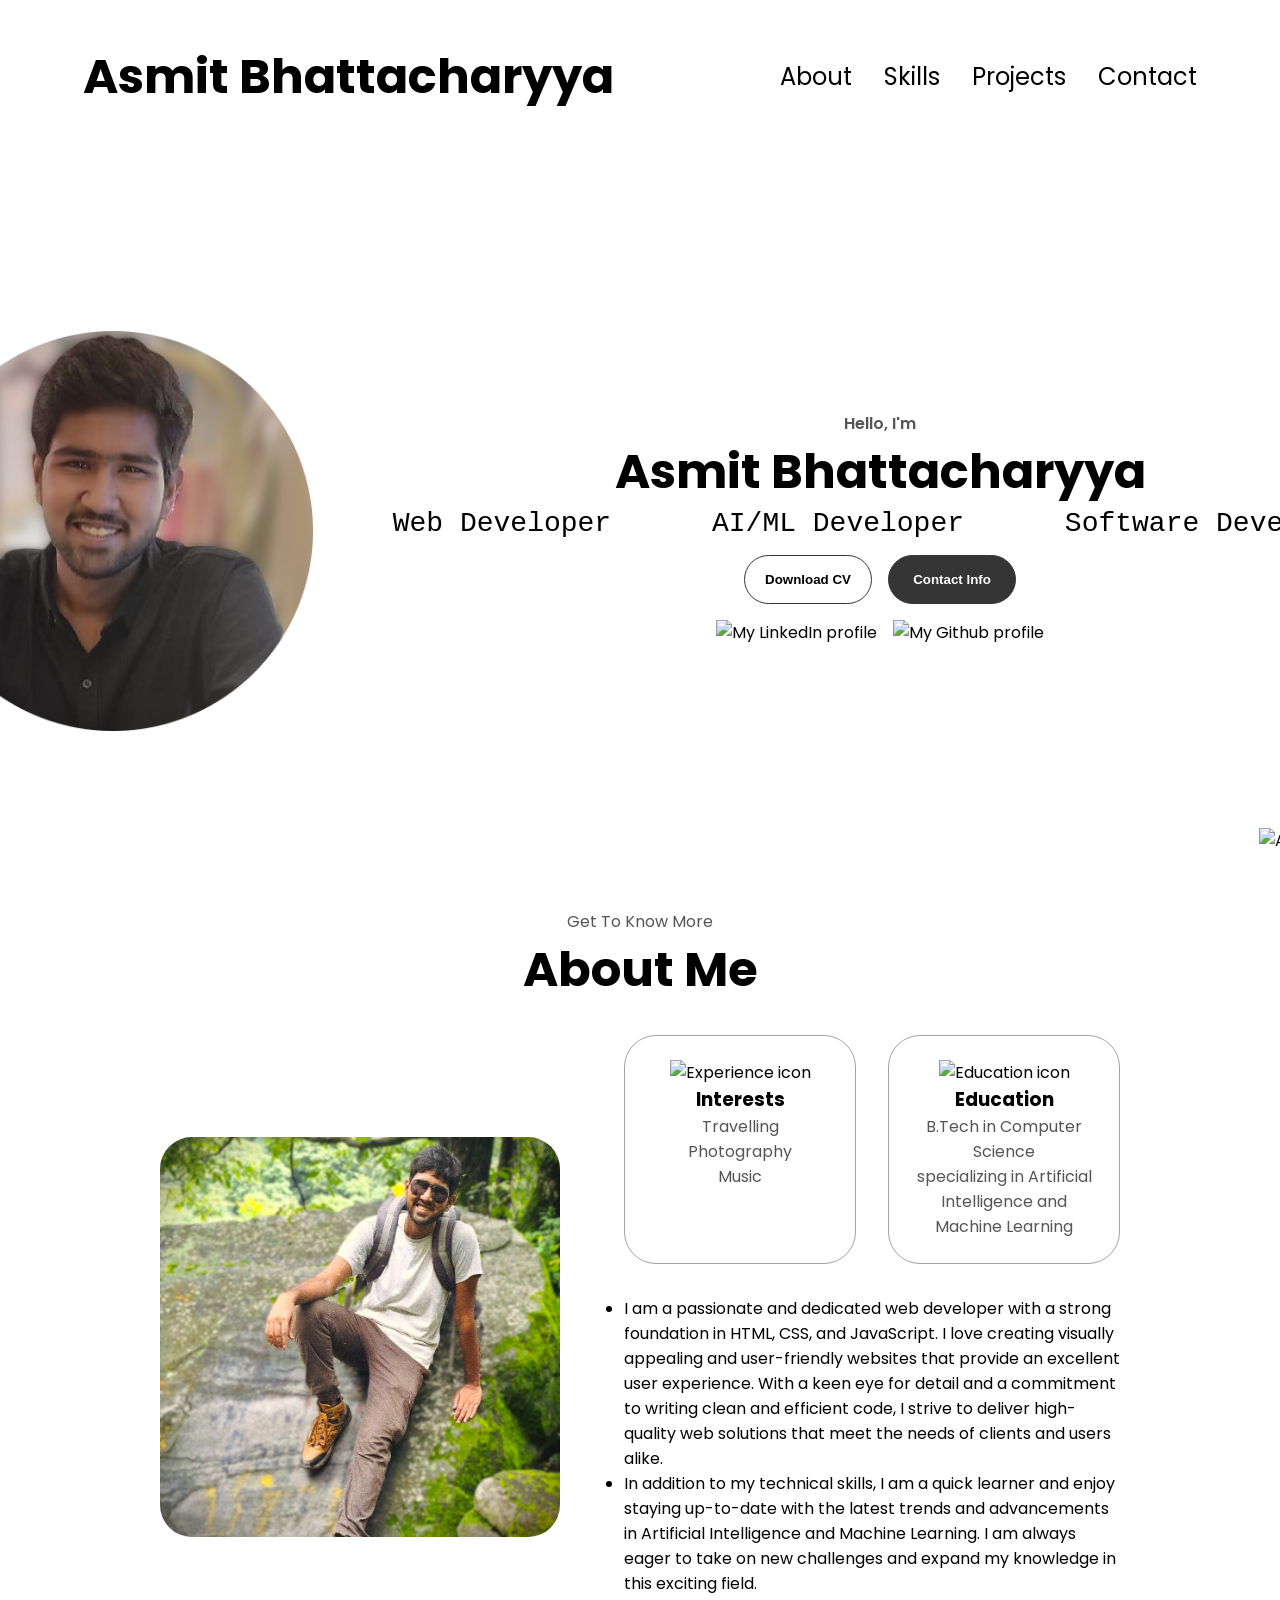
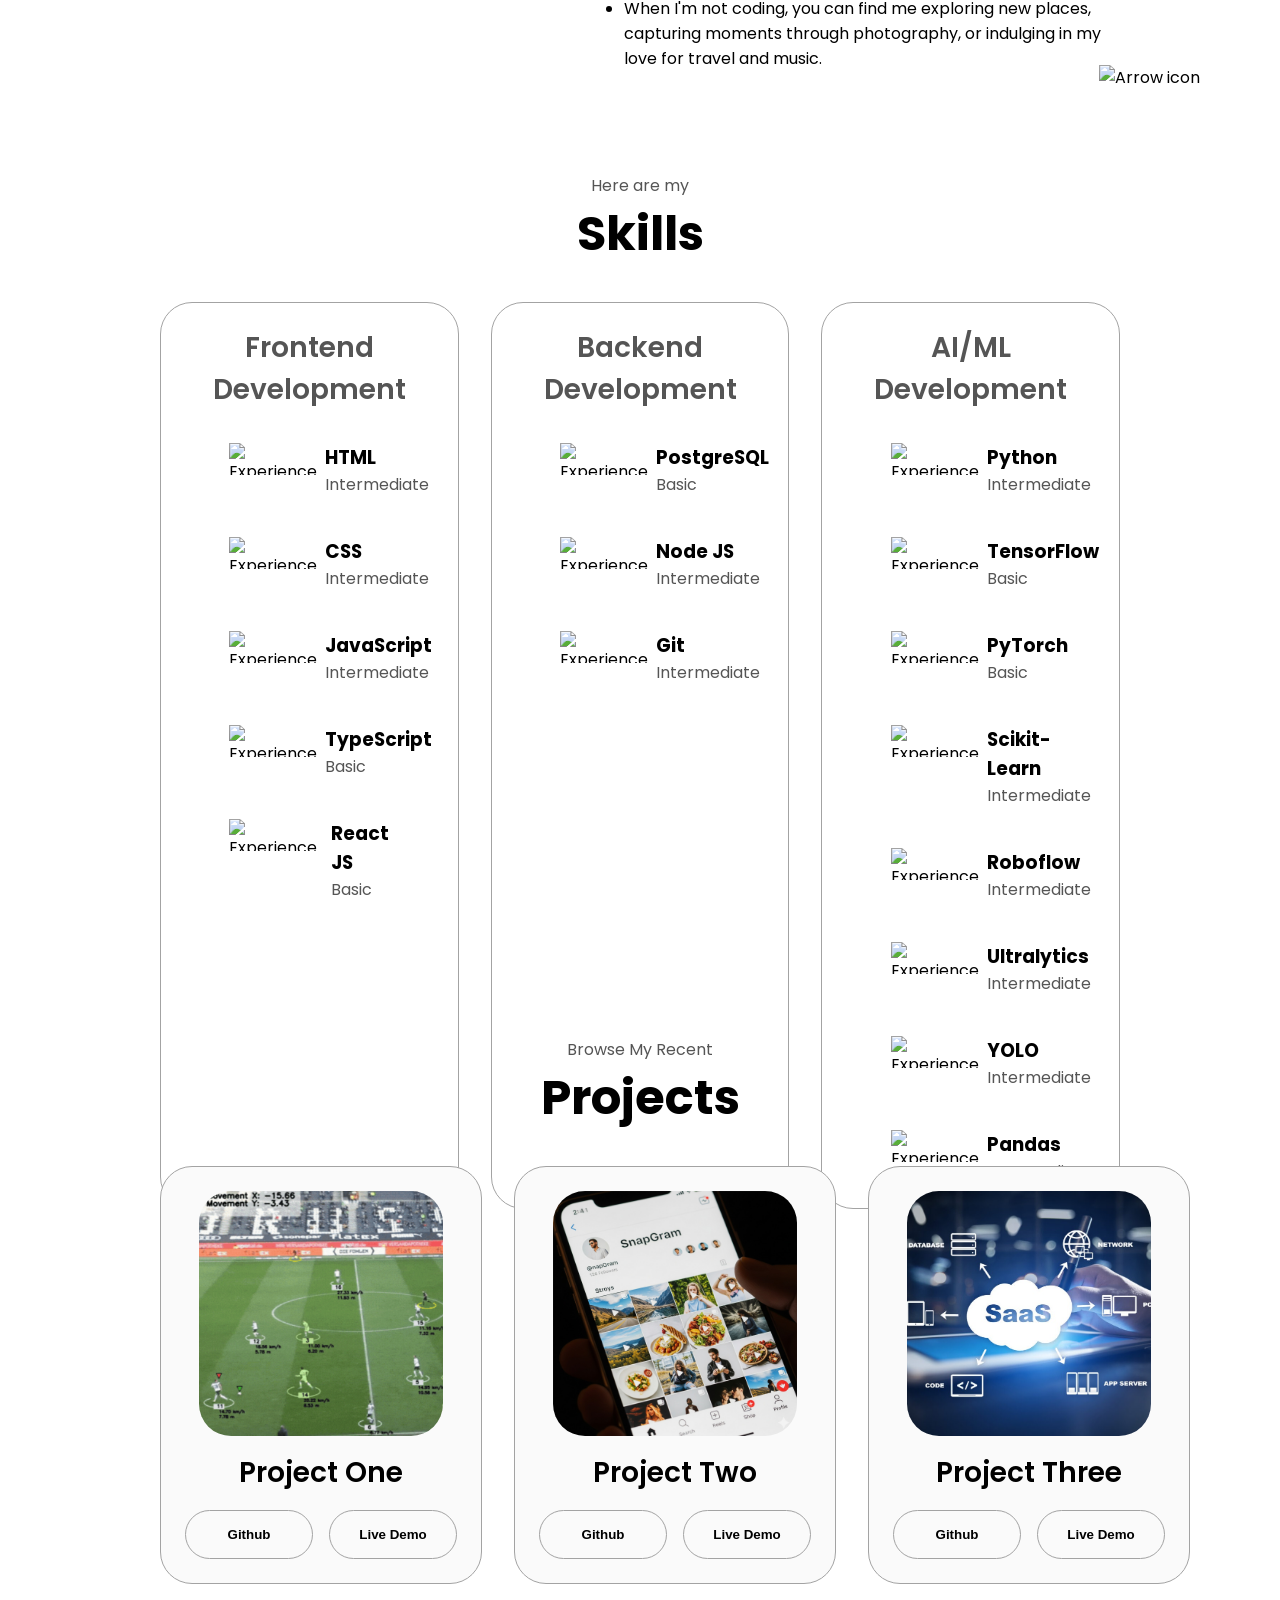
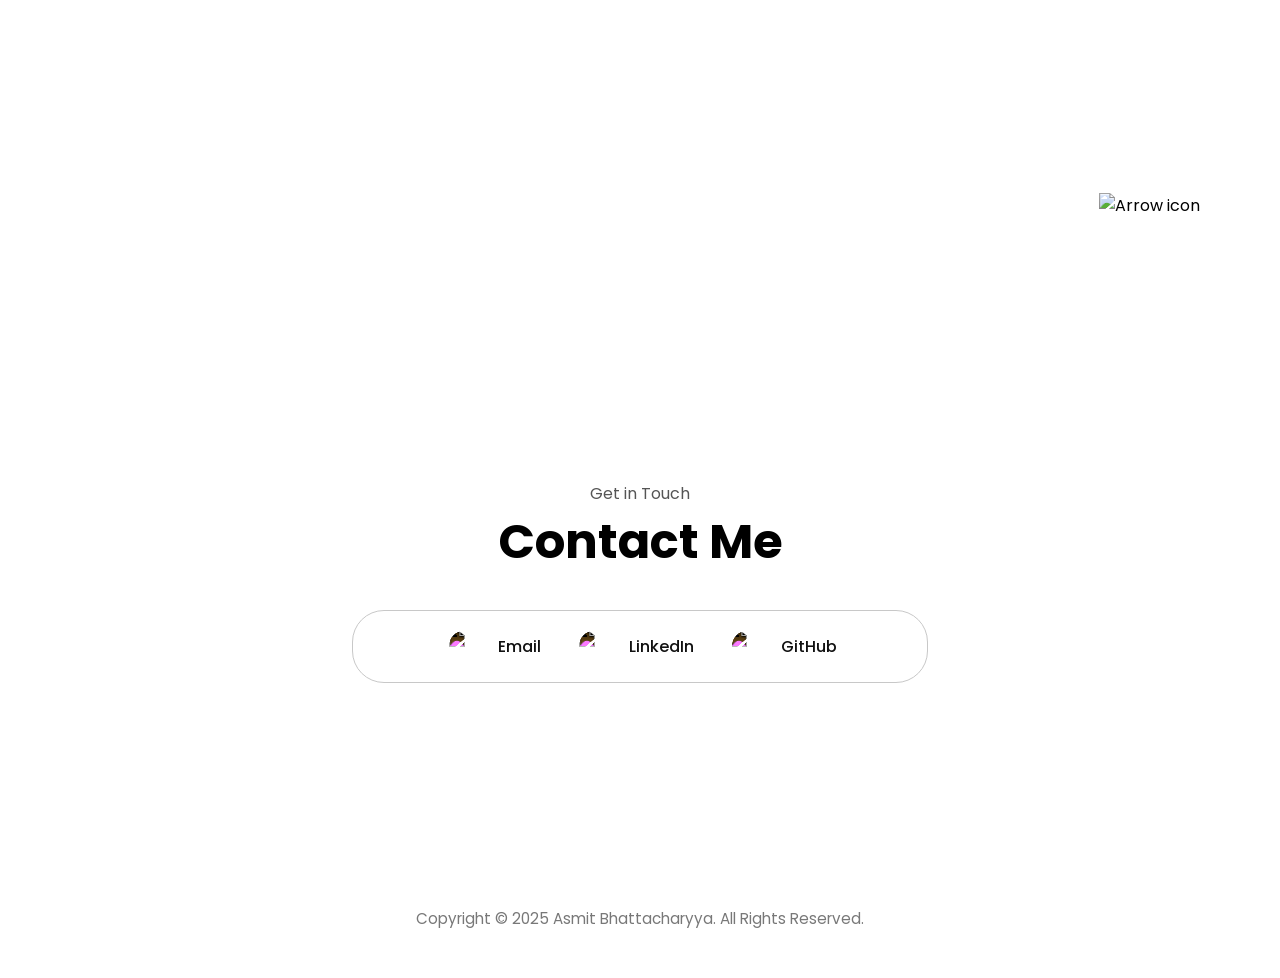
==== index.html @ 8bbc42a2 "Add files via upload" ====
<!DOCTYPE html>
<html lang="en">
  <head>
    <meta charset="UTF-8" />
    <meta http-equiv="X-UA-Compatible" content="IE=edge" />
    <meta name="viewport" content="width=device-width, initial-scale=1.0" />
    <title>My Portfolio</title>
    <link rel="stylesheet" href="style.css" />
    <link rel="stylesheet" href="mediaqueries.css" />
  </head>
  <body>
    <nav id="desktop-nav">
      <div class="logo"><h2>Asmit Bhattacharyya</h2></div>
      <div>
        <ul class="nav-links">
          <li><a href="#about">About</a></li>
          <li><a href="#skills">Skills</a></li>
          <li><a href="#projects">Projects</a></li>
          <li><a href="#contact">Contact</a></li>
        </ul>
      </div>
    </nav>
    <nav id="hamburger-nav">
      <div class="logo"><h2>Asmit Bhattacharyya</h2></div>
      <div class="hamburger-menu">
        <div class="hamburger-icon" onclick="toggleMenu()">
          <span></span>
          <span></span>
          <span></span>
        </div>
        <div class="menu-links">
          <li><a href="#about" onclick="toggleMenu()">About</a></li>
          <li><a href="#skills" onclick="toggleMenu()">Skills</a></li>
          <li><a href="#projects" onclick="toggleMenu()">Projects</a></li>
          <li><a href="#contact" onclick="toggleMenu()">Contact</a></li>
        </div>
      </div>
    </nav>
    <section id="profile">
      <div class="section__pic-container">
        <img src="./assets/profile-pic.png" alt="Asmit Bhattacharyya profile picture" />
      </div>
      <div class="section__text">
        <p class="section__text__p1">Hello, I'm</p>
        <h1 class="title">Asmit Bhattacharyya</h1>
        <pre class="section__text__p2">Web Developer      AI/ML Developer      Software Developer</pre>
        <div class="btn-container">
          <button
            class="btn btn-color-2"
            onclick="window.open('./assets/My-CV.pdf')"
          >
            Download CV
          </button>
          <button class="btn btn-color-1" onclick="location.href='./#contact'">
            Contact Info
          </button>
        </div>
        <div id="socials-container">
          <img
            src="./assets/linkedin.png"
            alt="My LinkedIn profile"
            class="icon"
            onclick=location.href='https://linkedin.com/in/asmit-bhattacharyya'
          />
          <img
            src="./assets/github.png"
            alt="My Github profile"
            class="icon"
            onclick=location.href='https://github.com/Asmit-123'
          />
        </div>
      </div>
    </section>
    <section id="about">
      <p class="section__text__p1">Get To Know More</p>
      <h1 class="title">About Me</h1>
      <div class="section-container">
        <div class="section__pic-container">
          <img
            src="./assets/about-pic.jpg"
            alt="Profile picture"
            class="about-pic"
          />
        </div>
        <div class="about-details-container">
          <div class="about-containers">
            <div class="details-container">
              <img
                src="./assets/experience.png"
                alt="Experience icon"
                class="icon"
              />
              <h3>Interests</h3>
              <p>Travelling<br>Photography<br>Music</p>
            </div>
            <div class="details-container">
              <img
                src="./assets/education.png"
                alt="Education icon"
                class="icon"
              />
              <h3>Education</h3>
              <p>B.Tech in Computer Science<br>specializing in Artificial Intelligence and Machine Learning</p>
            </div>
          </div>
          <div class="text-container">
            <p>
              <ul type="disc">
              <li>I am a passionate and dedicated web developer with a strong foundation in HTML,
              CSS, and JavaScript. I love creating visually appealing and user-friendly 
              websites that provide an excellent user experience. With a keen eye for detail 
              and a commitment to writing clean and efficient code, I strive to deliver 
              high-quality web solutions that meet the needs of clients and users alike.</li>
              <li>In addition to my technical skills, I am a quick learner and
              enjoy staying up-to-date with the latest trends and advancements in Artificial
              Intelligence and Machine Learning. I am always eager to take on new challenges
              and expand my knowledge in this exciting field.</li>
              <li>When I'm not coding, you can find me exploring new places,
              capturing moments through photography, or indulging in my love for travel and 
              music. </li></ul>
            </p>
          </div>
        </div>
      </div>
      <img
        src="./assets/arrow.png"
        alt="Arrow icon"
        class="icon arrow"
        onclick="location.href='./#experience'"
      />
    </section>
    <section id="skills">
      <p class="section__text__p1">Here are my</p>
      <h1 class="title">Skills</h1>
      <div class="experience-details-container">
        <div class="about-containers">
          <div class="details-container">
            <h2 class="experience-sub-title">Frontend Development</h2>
            <div class="article-container">
              <article>
                <img
                  src="./assets/checkmark.png"
                  alt="Experience icon"
                  class="icon"
                />
                <div>
                  <h3>HTML</h3>
                  <p>Intermediate</p>
                </div>
              </article>
              <article>
                <img
                  src="./assets/checkmark.png"
                  alt="Experience icon"
                  class="icon"
                />
                <div>
                  <h3>CSS</h3>
                  <p>Intermediate</p>
                </div>
              </article>
              <article>
                <img
                  src="./assets/checkmark.png"
                  alt="Experience icon"
                  class="icon"
                />
                <div>
                  <h3>JavaScript</h3>
                  <p>Intermediate</p>
                </div>
              </article>
              <article>
                <img
                  src="./assets/checkmark.png"
                  alt="Experience icon"
                  class="icon"
                />
                <div>
                  <h3>TypeScript</h3>
                  <p>Basic</p>
                </div>
              </article>
              <article>
                <img
                  src="./assets/checkmark.png"
                  alt="Experience icon"
                  class="icon"
                />
                <div>
                  <h3>React JS</h3>
                  <p>Basic</p>
                </div>
              </article>

            </div>
          </div>
          <div class="details-container">
            <h2 class="experience-sub-title">Backend Development</h2>
            <div class="article-container">
              <article>
                <img
                  src="./assets/checkmark.png"
                  alt="Experience icon"
                  class="icon"
                />
                <div>
                  <h3>PostgreSQL</h3>
                  <p>Basic</p>
                </div>
              </article>
              <article>
                <img
                  src="./assets/checkmark.png"
                  alt="Experience icon"
                  class="icon"
                />
                <div>
                  <h3>Node JS</h3>
                  <p>Intermediate</p>
                </div>
              </article>
              <article>
                <img
                  src="./assets/checkmark.png"
                  alt="Experience icon"
                  class="icon"
                />
                <div>
                  <h3>Git</h3>
                  <p>Intermediate</p>
                </div>
              </article>
            </div>
          </div>
          <div class="details-container">
            <h2 class="experience-sub-title">AI/ML Development</h2>
            <div class="article-container">
              <article>
                <img
                  src="./assets/checkmark.png"
                  alt="Experience icon"
                  class="icon"
                />
                <div>
                  <h3>Python</h3>
                  <p>Intermediate</p>
                </div>
              </article>
              <article>
                <img
                  src="./assets/checkmark.png"
                  alt="Experience icon"
                  class="icon"
                />
                <div>
                  <h3>TensorFlow</h3>
                  <p>Basic</p>
                </div>
              </article>
              <article>
                <img
                  src="./assets/checkmark.png"
                  alt="Experience icon"
                  class="icon"
                />
                <div>
                  <h3>PyTorch</h3>
                  <p>Basic</p>
                </div>
              </article>
              <article>
                <img
                  src="./assets/checkmark.png"
                  alt="Experience icon"
                  class="icon"
                />
                <div>
                  <h3>Scikit-Learn</h3>
                  <p>Intermediate</p>
                </div>
              </article>
              <article>
                <img
                  src="./assets/checkmark.png"
                  alt="Experience icon"
                  class="icon"
                />
                <div>
                  <h3>Roboflow</h3>
                  <p>Intermediate</p>
                </div>
              </article>
              <article>
                <img
                  src="./assets/checkmark.png"
                  alt="Experience icon"
                  class="icon"
                />
                <div>
                  <h3>Ultralytics</h3>
                  <p>Intermediate</p>
                </div>
              </article>
              <article>
                <img
                  src="./assets/checkmark.png"
                  alt="Experience icon"
                  class="icon"
                />
                <div>
                  <h3>YOLO</h3>
                  <p>Intermediate</p>
                </div>
              </article>
              <article>
                <img
                  src="./assets/checkmark.png"
                  alt="Experience icon"
                  class="icon"
                />
                <div>
                  <h3>Pandas</h3>
                  <p>Intermediate</p>
                </div>
              </article>
            </div>
          </div>  
        </div>
      </div>
      <img
        src="./assets/arrow.png"
        alt="Arrow icon"
        class="icon arrow"
        onclick="location.href='./#projects'"
      />
    </section>
    <section id="projects">
      <p class="section__text__p1">Browse My Recent</p>
      <h1 class="title">Projects</h1>
      <div class="experience-details-container">
        <div class="about-containers">
          <div class="details-container color-container">
            <div class="article-container">
              <img
                src="./assets/project-1.png"
                alt="Project 1"
                class="project-img"
              />
            </div>
            <h2 class="experience-sub-title project-title">Project One</h2>
            <div class="btn-container">
              <button
                class="btn btn-color-2 project-btn"
                onclick="location.href='https://github.com/Asmit-123/Football-Match-Analysis.git'"
              >
                Github
              </button>
              <button
                class="btn btn-color-2 project-btn"
                onclick="location.href='https://github.com/Asmit-123/Football-Match-Analysis.git'"
              >
                Live Demo
              </button>
            </div>
          </div>
          <div class="details-container color-container">
            <div class="article-container">
              <img
                src="./assets/project-2.jpg"
                alt="Project 2"
                class="project-img"
              />
            </div>
            <h2 class="experience-sub-title project-title">Project Two</h2>
            <div class="btn-container">
              <button
                class="btn btn-color-2 project-btn"
                onclick="location.href='https://github.com/Asmit-123/SnapGram.git'"
              >
                Github
              </button>
              <button
                class="btn btn-color-2 project-btn"
                onclick="location.href='https://github.com/Asmit-123/SnapGram.git'"
              >
                Live Demo
              </button>
            </div>
          </div>
          <div class="details-container color-container">
            <div class="article-container">
              <img
                src="./assets/project-3.jpg"
                alt="Project 3"
                class="project-img"
              />
            </div>
            <h2 class="experience-sub-title project-title">Project Three</h2>
            <div class="btn-container">
              <button
                class="btn btn-color-2 project-btn"
                onclick="location.href='https://github.com/Asmit-123/Saas-Reusable-Foundation.git'"
              >
                Github
              </button>
              <button
                class="btn btn-color-2 project-btn"
                onclick="location.href='https://github.com/Asmit-123/Saas-Reusable-Foundation.git'"
              >
                Live Demo
              </button>
            </div>
          </div>
        </div>
      </div>
      <img
        src="./assets/arrow.png"
        alt="Arrow icon"
        class="icon arrow"
        onclick="location.href='./#contact'"
      />
    </section>
    <section id="contact">
      <p class="section__text__p1">Get in Touch</p>
      <h1 class="title">Contact Me</h1>
      <div class="contact-info-upper-container">
        <div class="contact-info-container">
          <img
            src="./assets/email.png"
            alt="Email icon"
            class="icon contact-icon email-icon"
          />
          <p><a href="mailto:asmitbhattacharyya12@gmail.com">Email</a></p>
        </div>
        <div class="contact-info-container">
          <img
            src="./assets/linkedin.png"
            alt="LinkedIn icon"
            class="icon contact-icon"
          />
          <p><a href="https://www.linkedin.com/in/asmit-bhattacharyya">LinkedIn</a></p>
        </div>
        <div class="contact-info-container">
          <img
            src="./assets/github.png"
            alt="GitHub icon"
            class="icon contact-icon"
          />
          <p><a href="https://github.com/Asmit-123">GitHub</a>
      </div>
      
    </section>
    <footer>
      <p>Copyright &#169; 2025 Asmit Bhattacharyya. All Rights Reserved.</p>
    </footer>
    <script src="script.js"></script>
  </body>
</html>
---- style.css ----
/* GENERAL */

@import url("https://fonts.googleapis.com/css2?family=Poppins:wght@300;400;500;600&display=swap");

* {
  margin: 0;
  padding: 0;
}

body {
  font-family: "Poppins", sans-serif;
}

html {
  scroll-behavior: smooth;
}

p {
  color: rgb(85, 85, 85);
}

/* TRANSITION */

a,
.btn {
  transition: all 300ms ease;
}

/* DESKTOP NAV */

nav,
.nav-links {
  display: flex;
}

nav {
  justify-content: space-around;
  align-items: center;
  height: 17vh;
}

.nav-links {
  gap: 2rem;
  list-style: none;
  font-size: 1.5rem;
}

a {
  color: black;
  text-decoration: none;
  text-decoration-color: white;
}

a:hover {
  color: grey;
  text-decoration: underline;
  text-underline-offset: 1rem;
  text-decoration-color: rgb(181, 181, 181);
}

.logo {
  font-size: 2rem;
}

.logo:hover {
  cursor: default;
}

/* HAMBURGER MENU */

#hamburger-nav {
  display: none;
}

.hamburger-menu {
  position: relative;
  display: inline-block;
}

.hamburger-icon {
  display: flex;
  flex-direction: column;
  justify-content: space-between;
  height: 24px;
  width: 30px;
  cursor: pointer;
}

.hamburger-icon span {
  width: 100%;
  height: 2px;
  background-color: black;
  transition: all 0.3 ease-in-out;
}

.menu-links {
  position: absolute;
  top: 100%;
  right: 0;
  background-color: white;
  width: fit-content;
  max-height: 0;
  overflow: hidden;
  transition: all 0.3 ease-in-out;
}

.menu-links a {
  display: block;
  padding: 10px;
  text-align: center;
  font-size: 1.5rem;
  color: black;
  text-decoration: none;
  transition: all 0.3 ease-in-out;
}

.menu-links li {
  list-style: none;
}

.menu-links.open {
  max-height: 300px;
}

.hamburger-icon.open span:first-child {
  transform: rotate(45deg) translate(10px, 5px);
}

.hamburger-icon.open span:nth-child(2) {
  opacity: 0;
}

.hamburger-icon.open span:last-child {
  transform: rotate(-45deg) translate(10px, -5px);
}

.hamburger-icon span:first-child {
  transform: none;
}

.hamburger-icon span:first-child {
  opacity: 1;
}

.hamburger-icon span:first-child {
  transform: none;
}

/* SECTIONS */

section {
  padding-top: 4vh;
  height: 96vh;
  margin: 0 10rem;
  box-sizing: border-box;
  min-height: fit-content;
}

.section-container {
  display: flex;
}

/* PROFILE SECTION */

#profile {
  display: flex;
  justify-content: center;
  gap: 5rem;
  height: 80vh;
}

.section__pic-container {
  display: flex;
  height: 400px;
  width: 400px;
  margin: auto 0;
}

.section__text {
  align-self: center;
  text-align: center;
}

.section__text p {
  font-weight: 600;
}

.section__text__p1 {
  text-align: center;
}

.section__text__p2 {
  font-size: 1.75rem;
  margin-bottom: 1rem;
}

.title {
  font-size: 3rem;
  text-align: center;
}

#socials-container {
  display: flex;
  justify-content: center;
  margin-top: 1rem;
  gap: 1rem;
}

/* ICONS */

.icon {
  cursor: pointer;
  height: 2rem;
}

/* BUTTONS */

.btn-container {
  display: flex;
  justify-content: center;
  gap: 1rem;
}

.btn {
  font-weight: 600;
  transition: all 300ms ease;
  padding: 1rem;
  width: 8rem;
  border-radius: 2rem;
}

.btn-color-1,
.btn-color-2 {
  border: rgb(53, 53, 53) 0.1rem solid;
}

.btn-color-1:hover,
.btn-color-2:hover {
  cursor: pointer;
}

.btn-color-1,
.btn-color-2:hover {
  background: rgb(53, 53, 53);
  color: white;
}

.btn-color-1:hover {
  background: rgb(0, 0, 0);
}

.btn-color-2 {
  background: none;
}

.btn-color-2:hover {
  border: rgb(255, 255, 255) 0.1rem solid;
}

.btn-container {
  gap: 1rem;
}

/* ABOUT SECTION */

#about {
  position: relative;
}

.about-containers {
  gap: 2rem;
  margin-bottom: 2rem;
  margin-top: 2rem;
}

.about-details-container {
  justify-content: center;
  flex-direction: column;
}

.about-containers,
.about-details-container {
  display: flex;
}

.about-pic {
  border-radius: 2rem;
}

.arrow {
  position: absolute;
  right: -5rem;
  bottom: 2.5rem;
}

.details-container {
  padding: 1.5rem;
  flex: 1;
  background: white;
  border-radius: 2rem;
  border: rgb(53, 53, 53) 0.1rem solid;
  border-color: rgb(163, 163, 163);
  text-align: center;
}

.section-container {
  gap: 4rem;
  height: 80%;
}

.section__pic-container {
  height: 400px;
  width: 400px;
  margin: auto 0;
}

/* EXPERIENCE SECTION */

#experience {
  position: relative;
}

.experience-sub-title {
  color: rgb(85, 85, 85);
  font-weight: 600;
  font-size: 1.75rem;
  margin-bottom: 2rem;
}

.experience-details-container {
  display: flex;
  justify-content: center;
  flex-direction: column;
}

.article-container {
  display: flex;
  text-align: initial;
  flex-wrap: wrap;
  flex-direction: row;
  gap: 2.5rem;
  justify-content: space-around;
}

article {
  display: flex;
  width: 10rem;
  justify-content: space-around;
  gap: 0.5rem;
}

article .icon {
  cursor: default;
}

/* PROJECTS SECTION */

#projects {
  position: relative;
}

.color-container {
  border-color: rgb(163, 163, 163);
  background: rgb(250, 250, 250);
}

.project-img {
  border-radius: 2rem;
  width: 90%;
  height: 90%;
}

.project-title {
  margin: 1rem;
  color: black;
}

.project-btn {
  color: black;
  border-color: rgb(163, 163, 163);
}

/* CONTACT */

#contact {
  display: flex;
  justify-content: center;
  flex-direction: column;
  height: 70vh;
}

.contact-info-upper-container {
  display: flex;
  justify-content: center;
  align-items: center;
  gap: 2rem;
  border-radius: 2rem;
  border: 1px solid rgb(200, 200, 200);
  background: #ffffff;
  width: 60%;
  max-width: 900px;
  margin: 2rem auto;
  padding: 0.9rem 1.25rem;
  box-sizing: border-box;
}

.contact-info-container {
  display: inline-flex;
  align-items: center;
  gap: 0.75rem;
  margin: 0;
}

.contact-info-container p {
  font-size: larger;
}

.contact-icon {
  cursor: default;
}

.email-icon {
  height: 2.5rem;
}

/* make small icons appear as black circles with white (inverted) symbol */
.contact-info-container .icon,
.footer-contact-item .icon {
  display: inline-block;
  width: 2rem;
  height: 2rem;
  padding: 0.35rem;
  border-radius: 50%;
  background: #000;
  object-fit: contain;
  filter: invert(1) brightness(1.5);
}

.contact-info-container p,
.contact-info-container a {
  margin: 0;
  color: #111;
  font-size: 1rem;
  font-weight: 500;
}

.contact-info-container a:hover {
  text-decoration: underline;
}

/* FOOTER SECTION */

footer {
  height: auto;
  margin: 0 1rem 2rem;
  padding-bottom: 1rem;
}

footer p {
  text-align: center;
  color: rgb(120, 120, 120);
  margin: 0.75rem 0 0;
  font-size: 0.95rem;
}

/* removed footer-contact (contact moved to the contact section) */
.nav-links-container {
  display: flex;
  justify-content: center;
}
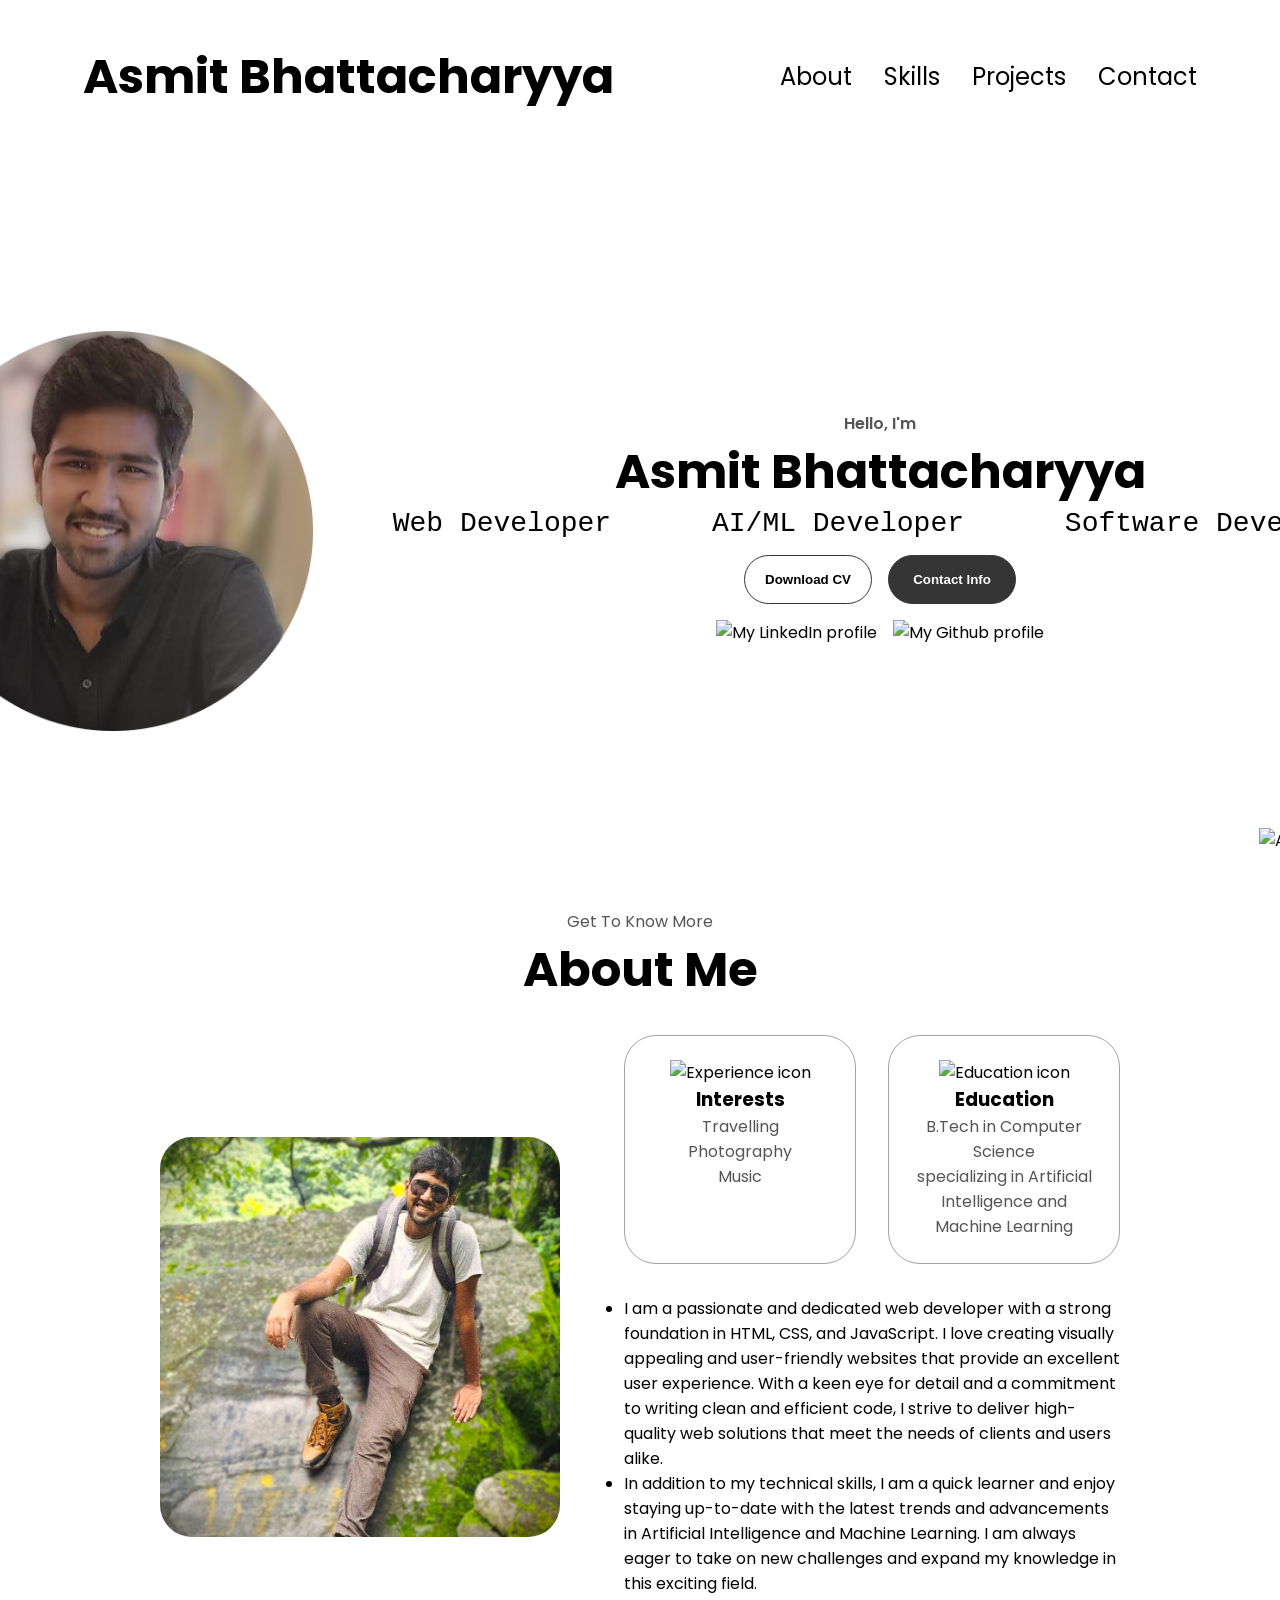
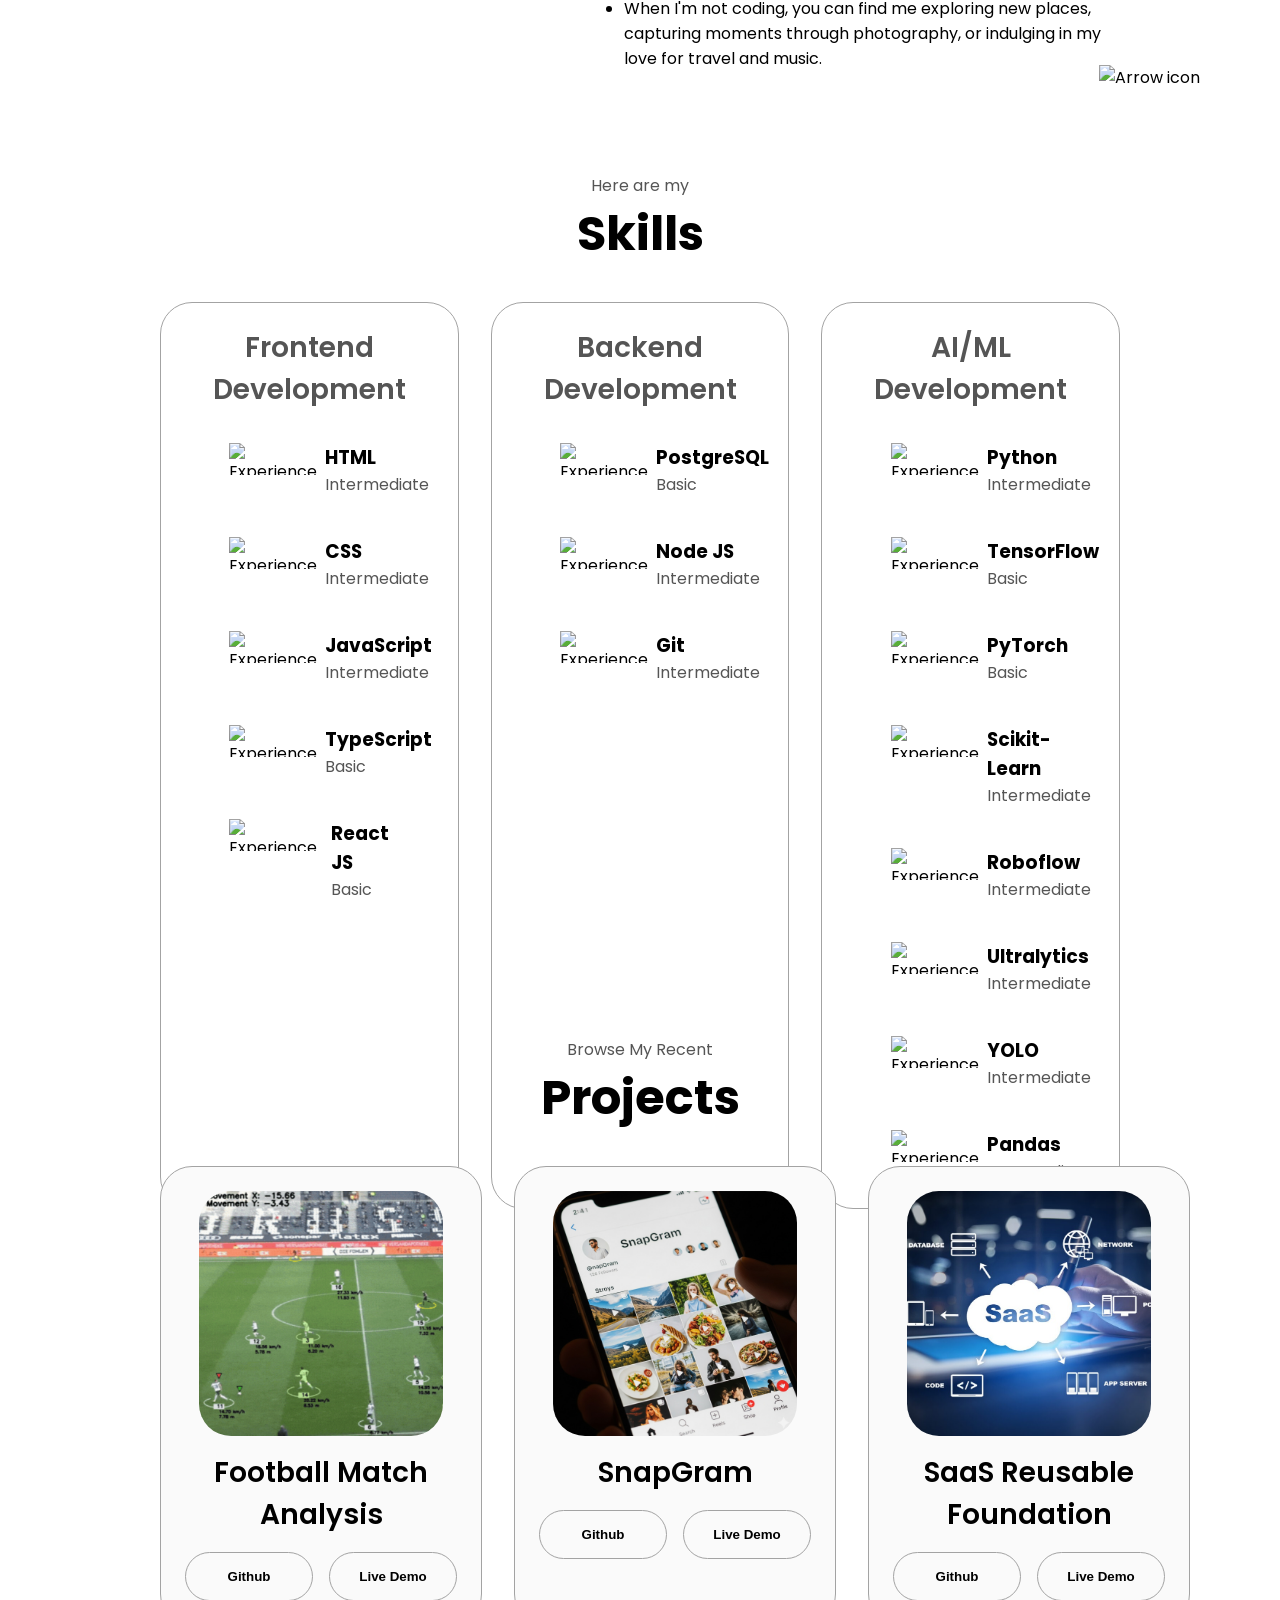
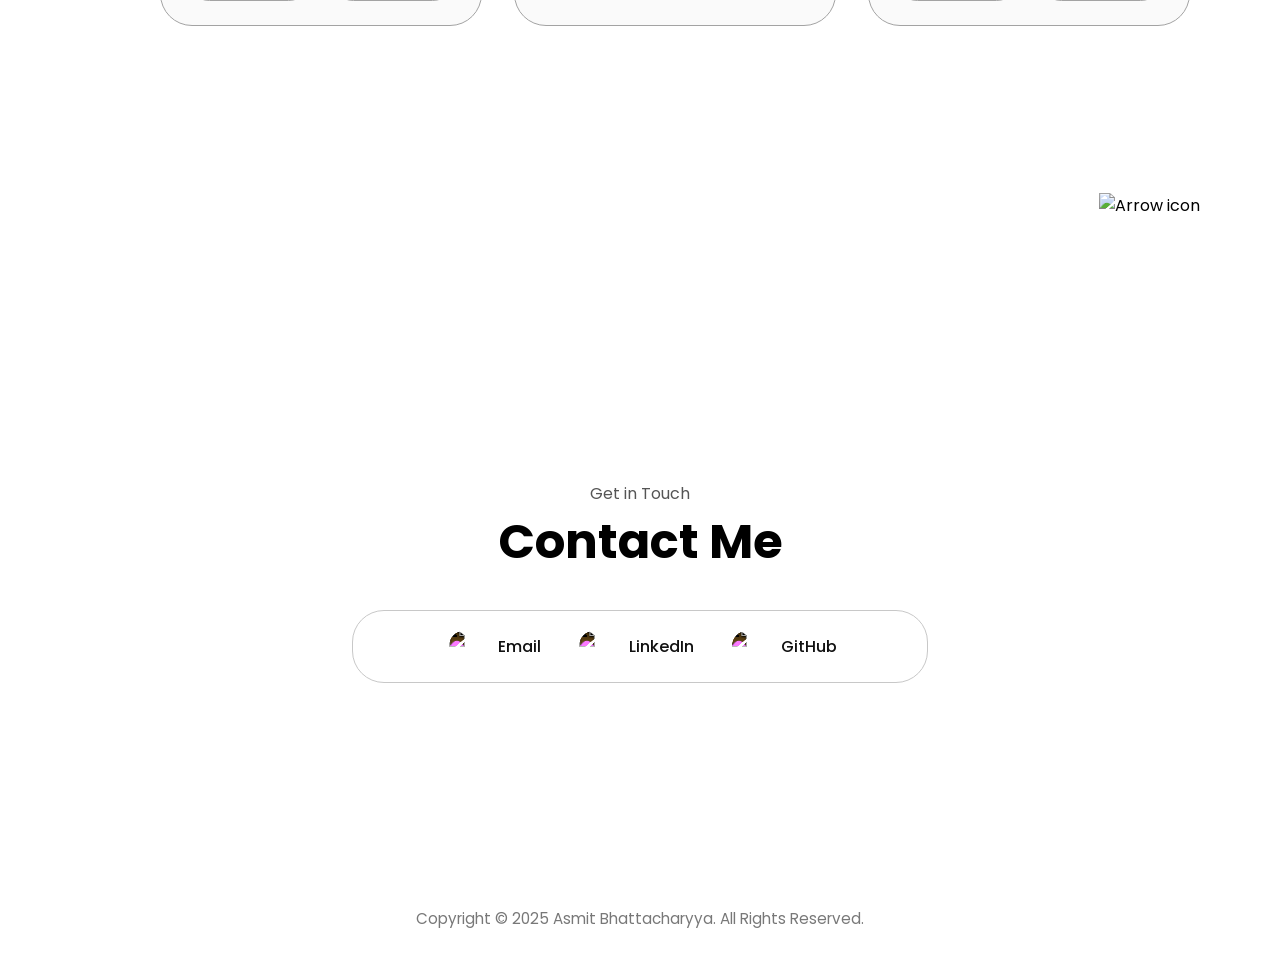
==== commit fc41b17b: "Update index.html" ====
--- a/index.html
+++ b/index.html
@@ -348,7 +348,7 @@
                 class="project-img"
               />
             </div>
-            <h2 class="experience-sub-title project-title">Project One</h2>
+            <h2 class="experience-sub-title project-title">Football Match Analysis</h2>
             <div class="btn-container">
               <button
                 class="btn btn-color-2 project-btn"
@@ -372,7 +372,7 @@
                 class="project-img"
               />
             </div>
-            <h2 class="experience-sub-title project-title">Project Two</h2>
+            <h2 class="experience-sub-title project-title">SnapGram</h2>
             <div class="btn-container">
               <button
                 class="btn btn-color-2 project-btn"
@@ -396,7 +396,7 @@
                 class="project-img"
               />
             </div>
-            <h2 class="experience-sub-title project-title">Project Three</h2>
+            <h2 class="experience-sub-title project-title">SaaS Reusable Foundation</h2>
             <div class="btn-container">
               <button
                 class="btn btn-color-2 project-btn"
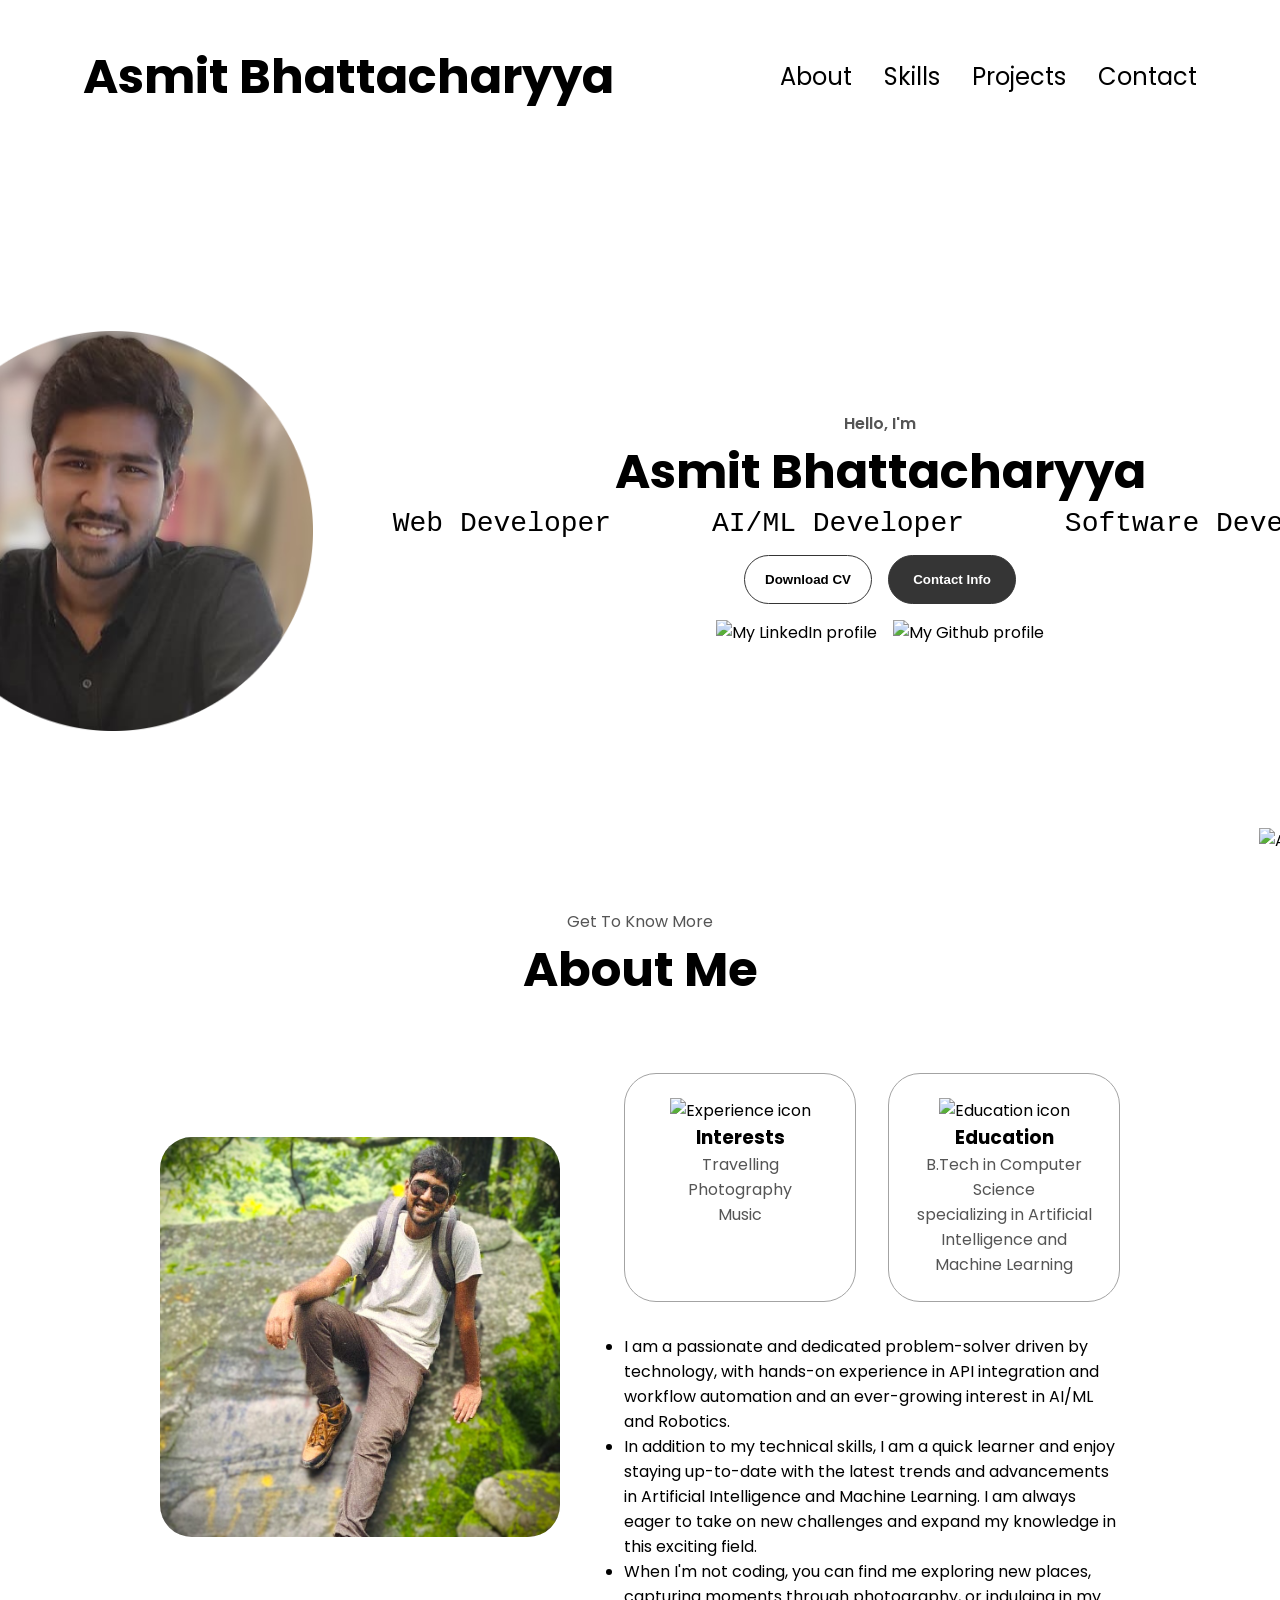
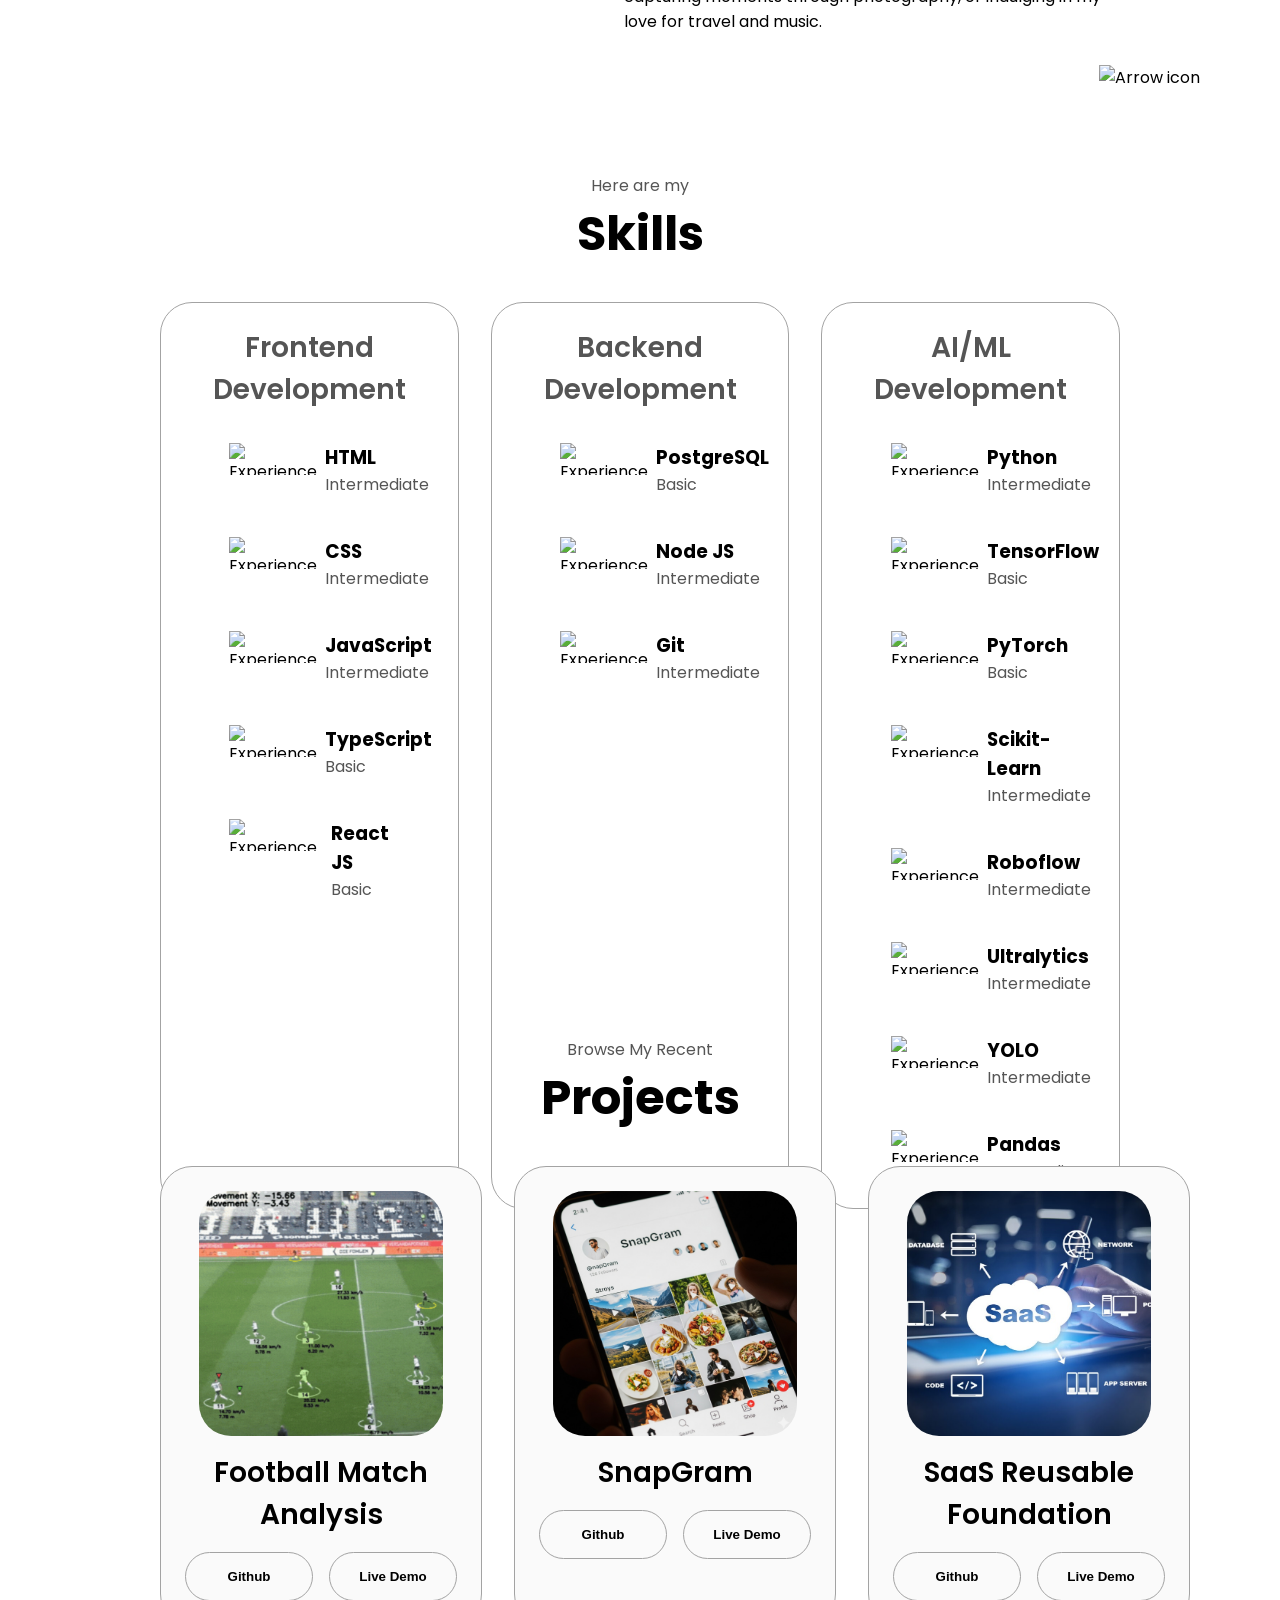
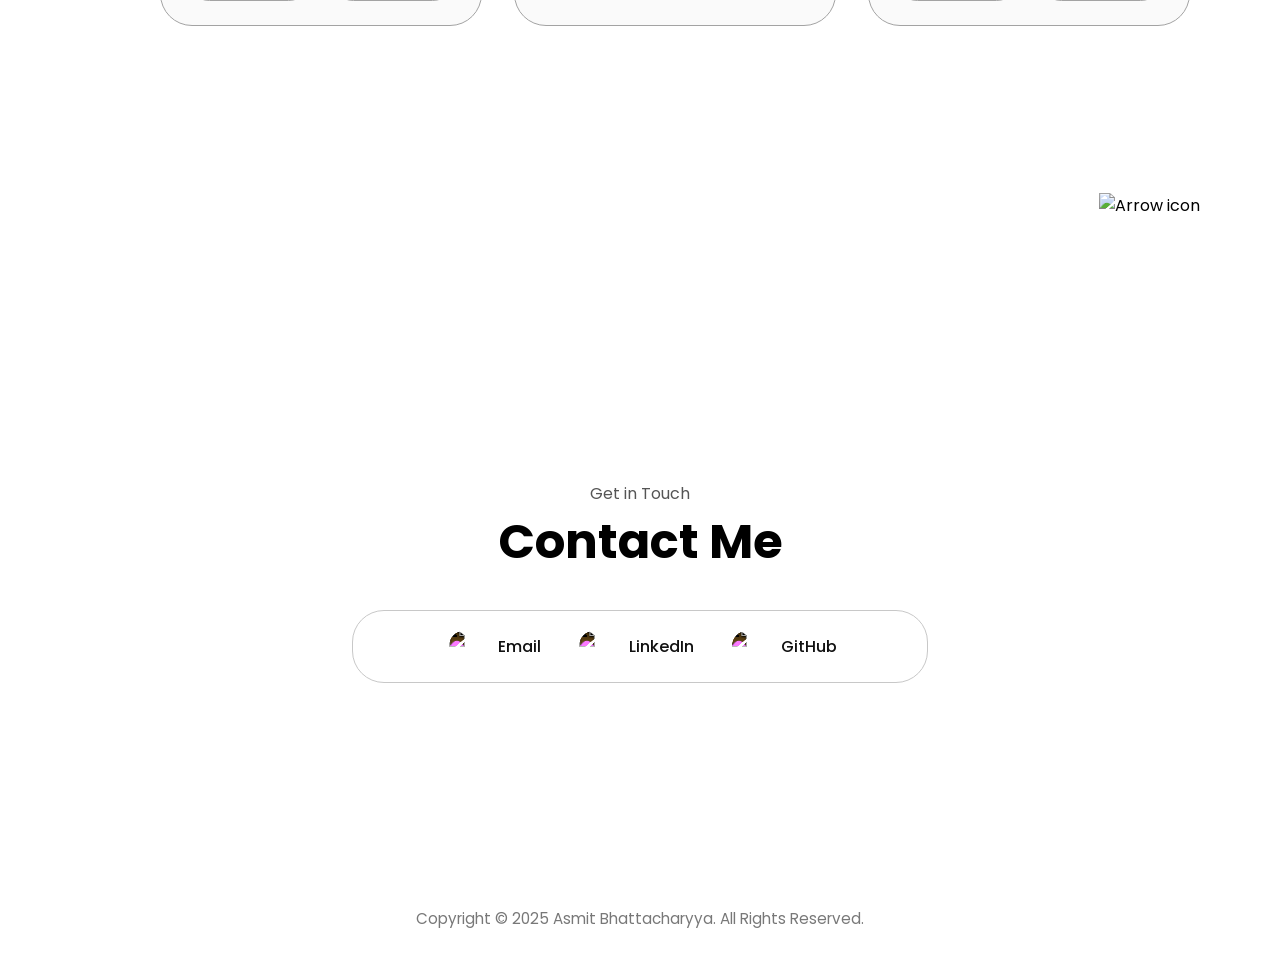
==== commit 41887243: "Update index.html" ====
--- a/index.html
+++ b/index.html
@@ -106,11 +106,9 @@
           <div class="text-container">
             <p>
               <ul type="disc">
-              <li>I am a passionate and dedicated web developer with a strong foundation in HTML,
-              CSS, and JavaScript. I love creating visually appealing and user-friendly 
-              websites that provide an excellent user experience. With a keen eye for detail 
-              and a commitment to writing clean and efficient code, I strive to deliver 
-              high-quality web solutions that meet the needs of clients and users alike.</li>
+              <li>I am a passionate and dedicated problem-solver driven by technology, with 
+              hands-on experience in API integration and workflow automation and an 
+              ever-growing interest in AI/ML and Robotics.</li>
               <li>In addition to my technical skills, I am a quick learner and
               enjoy staying up-to-date with the latest trends and advancements in Artificial
               Intelligence and Machine Learning. I am always eager to take on new challenges
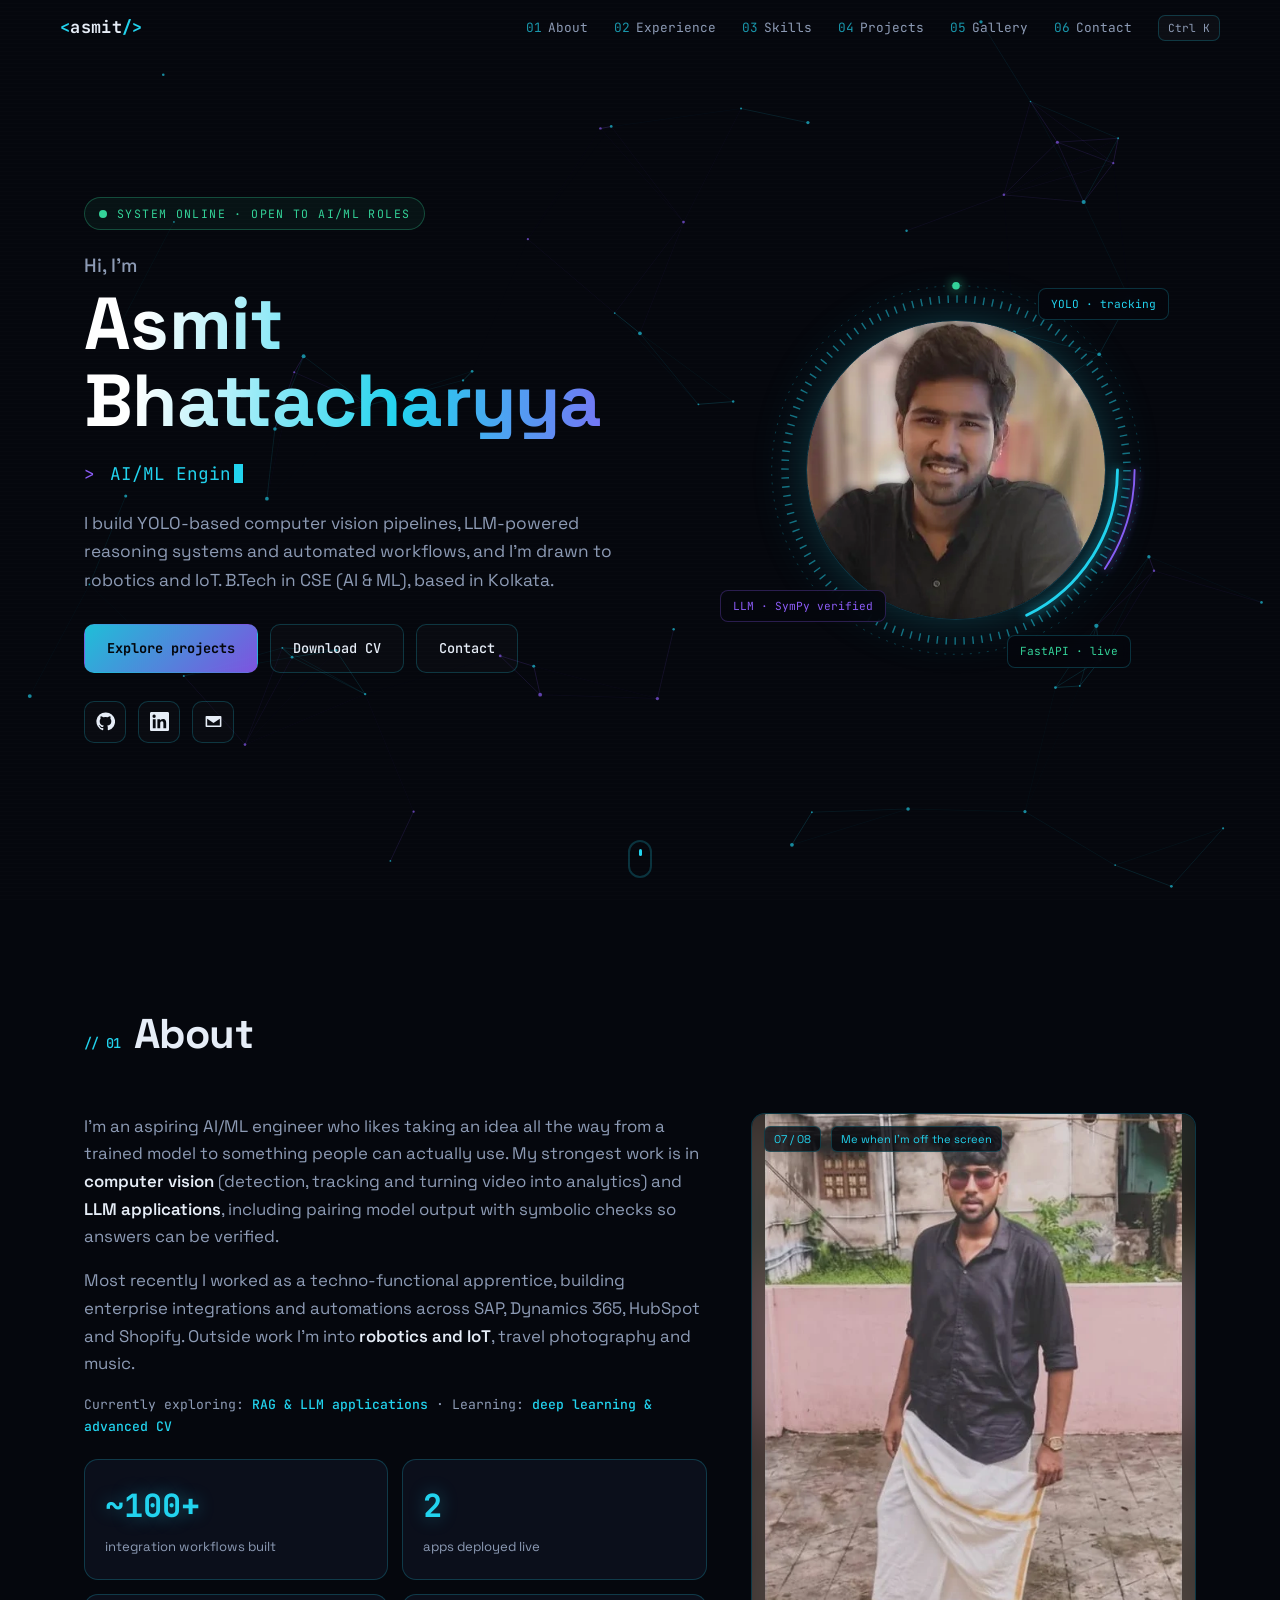
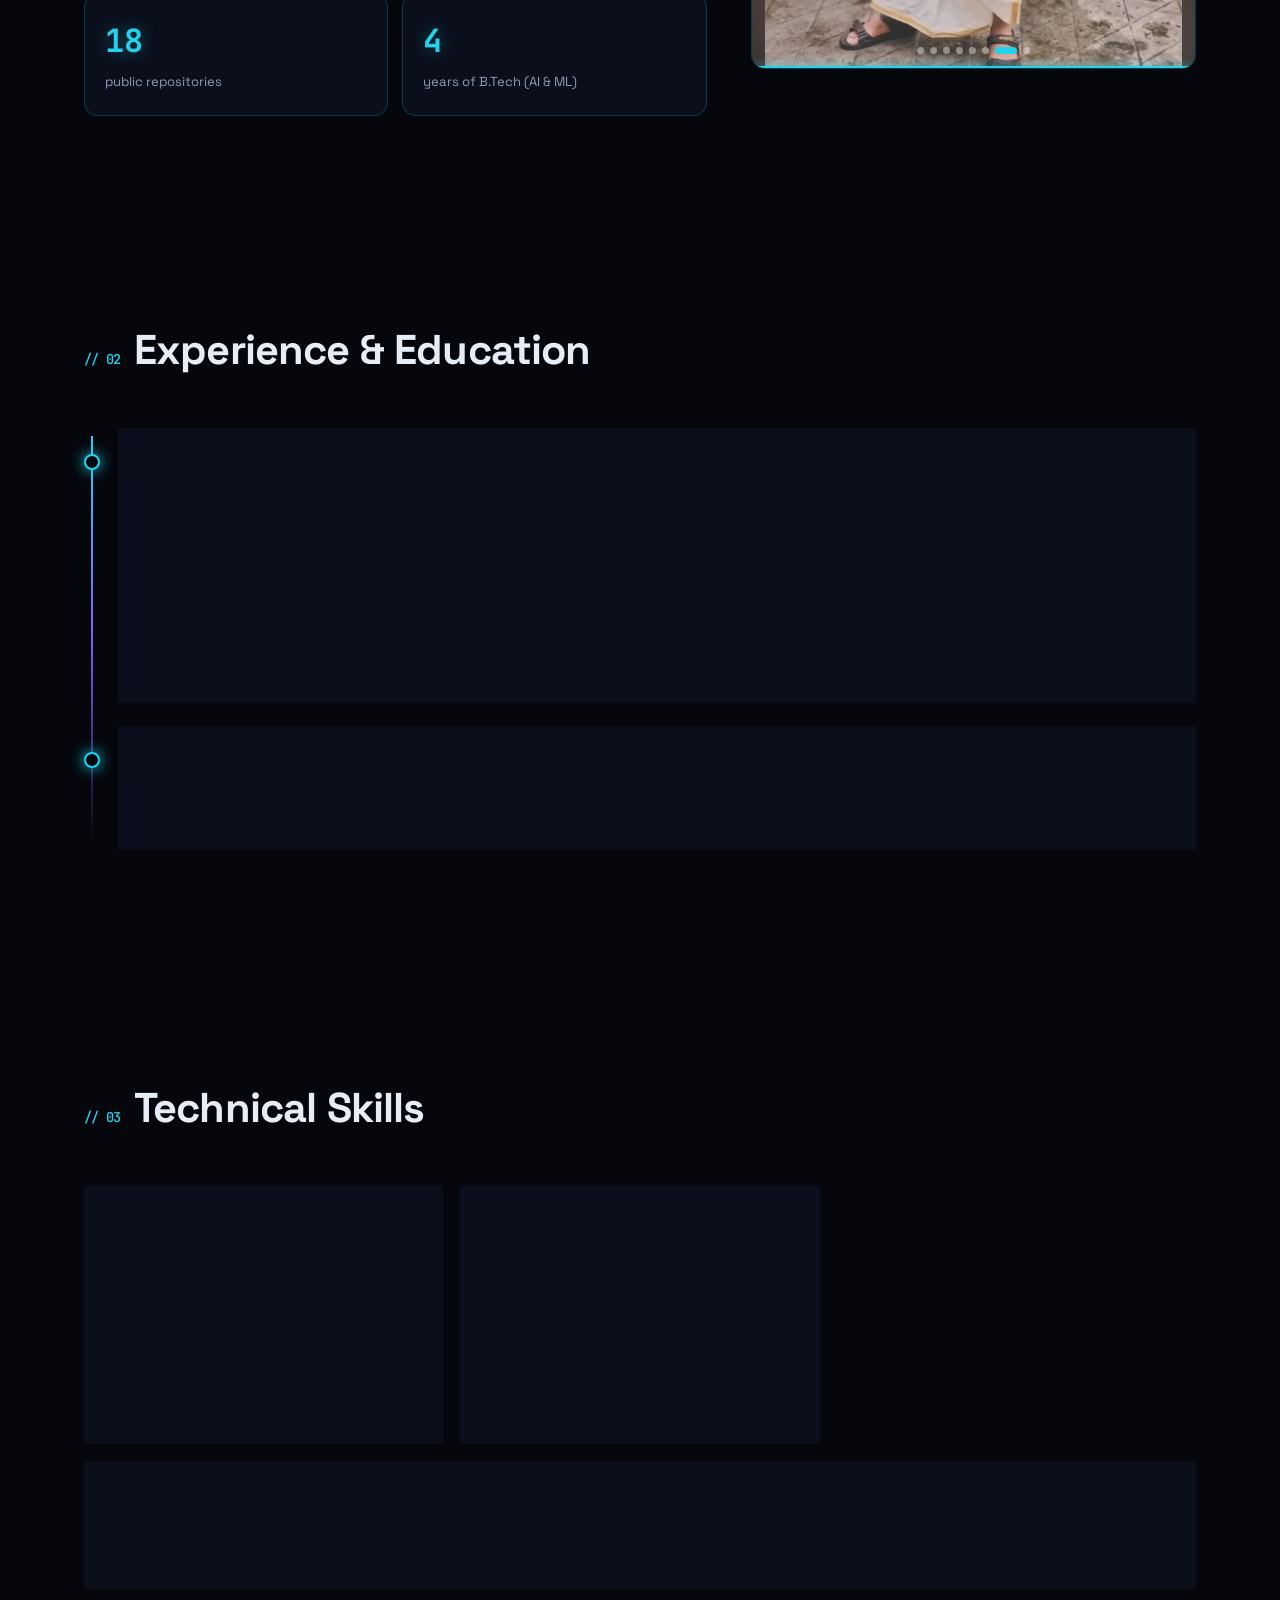
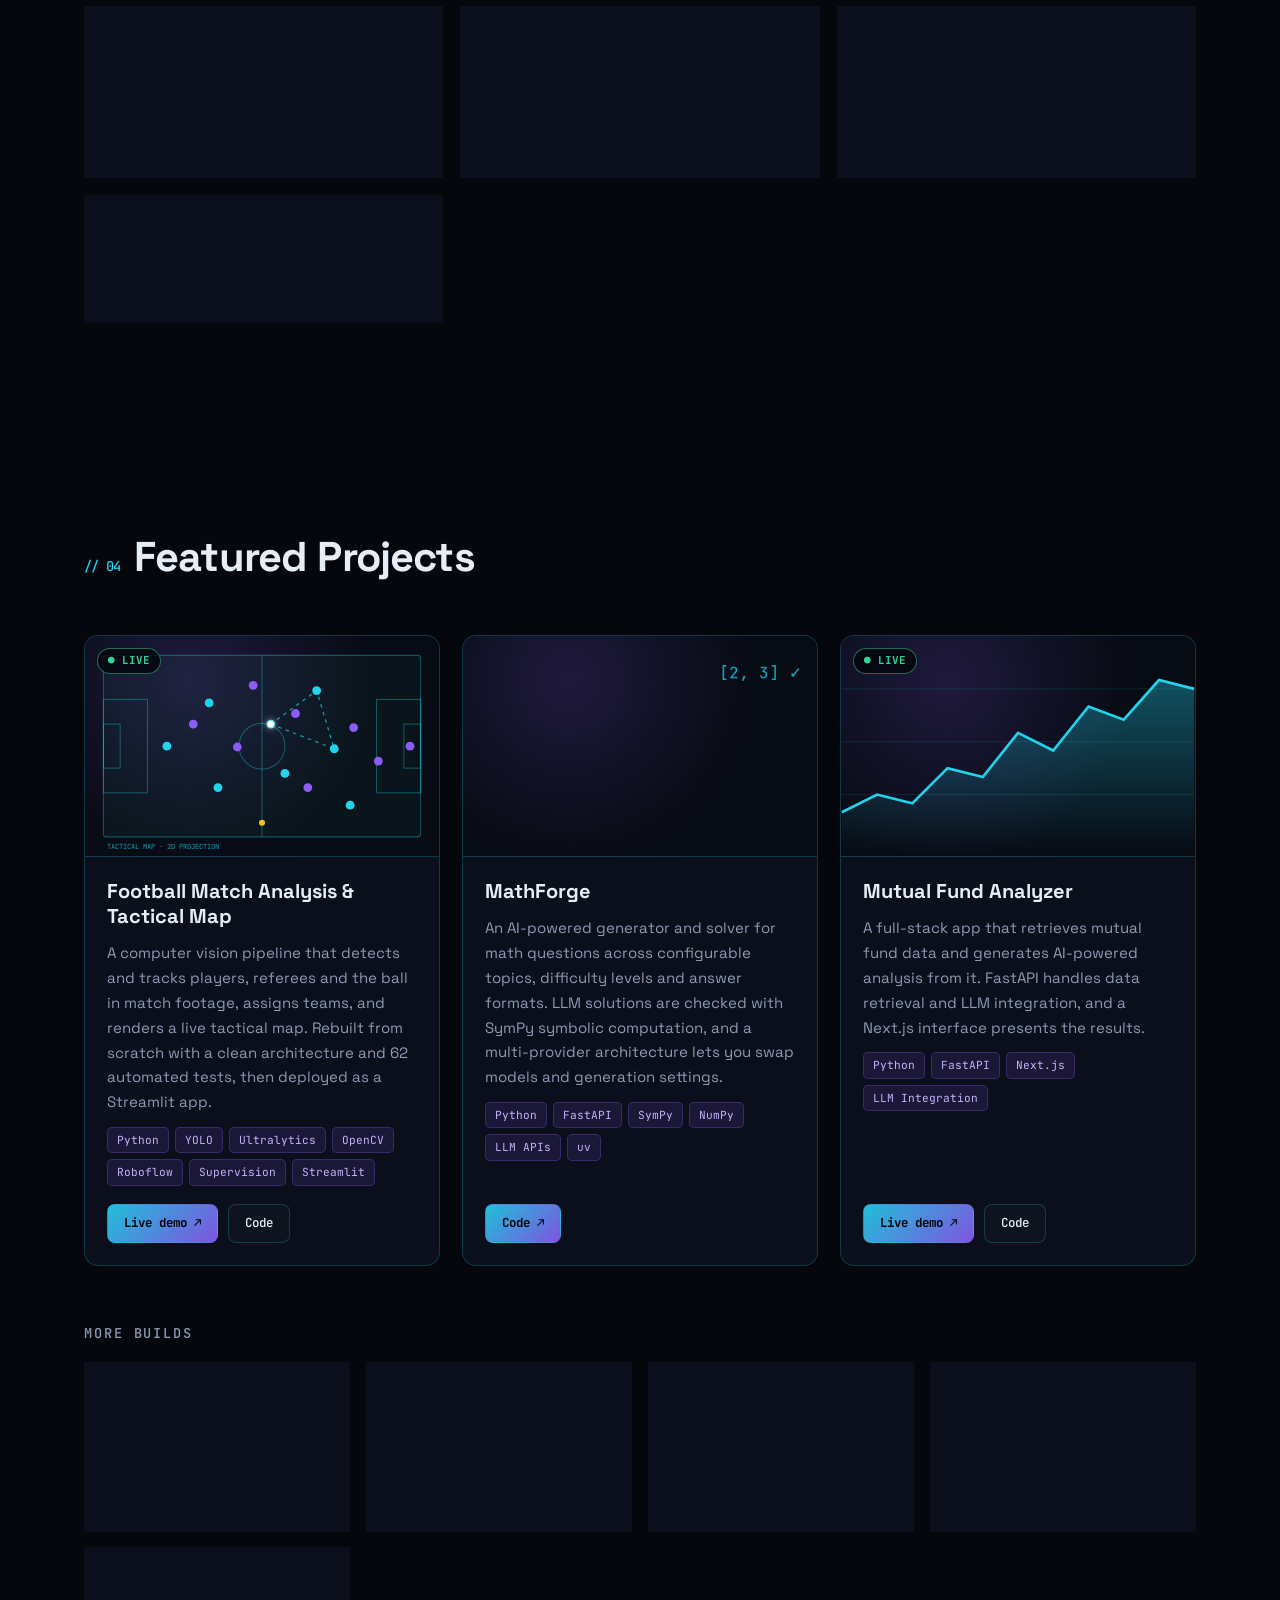
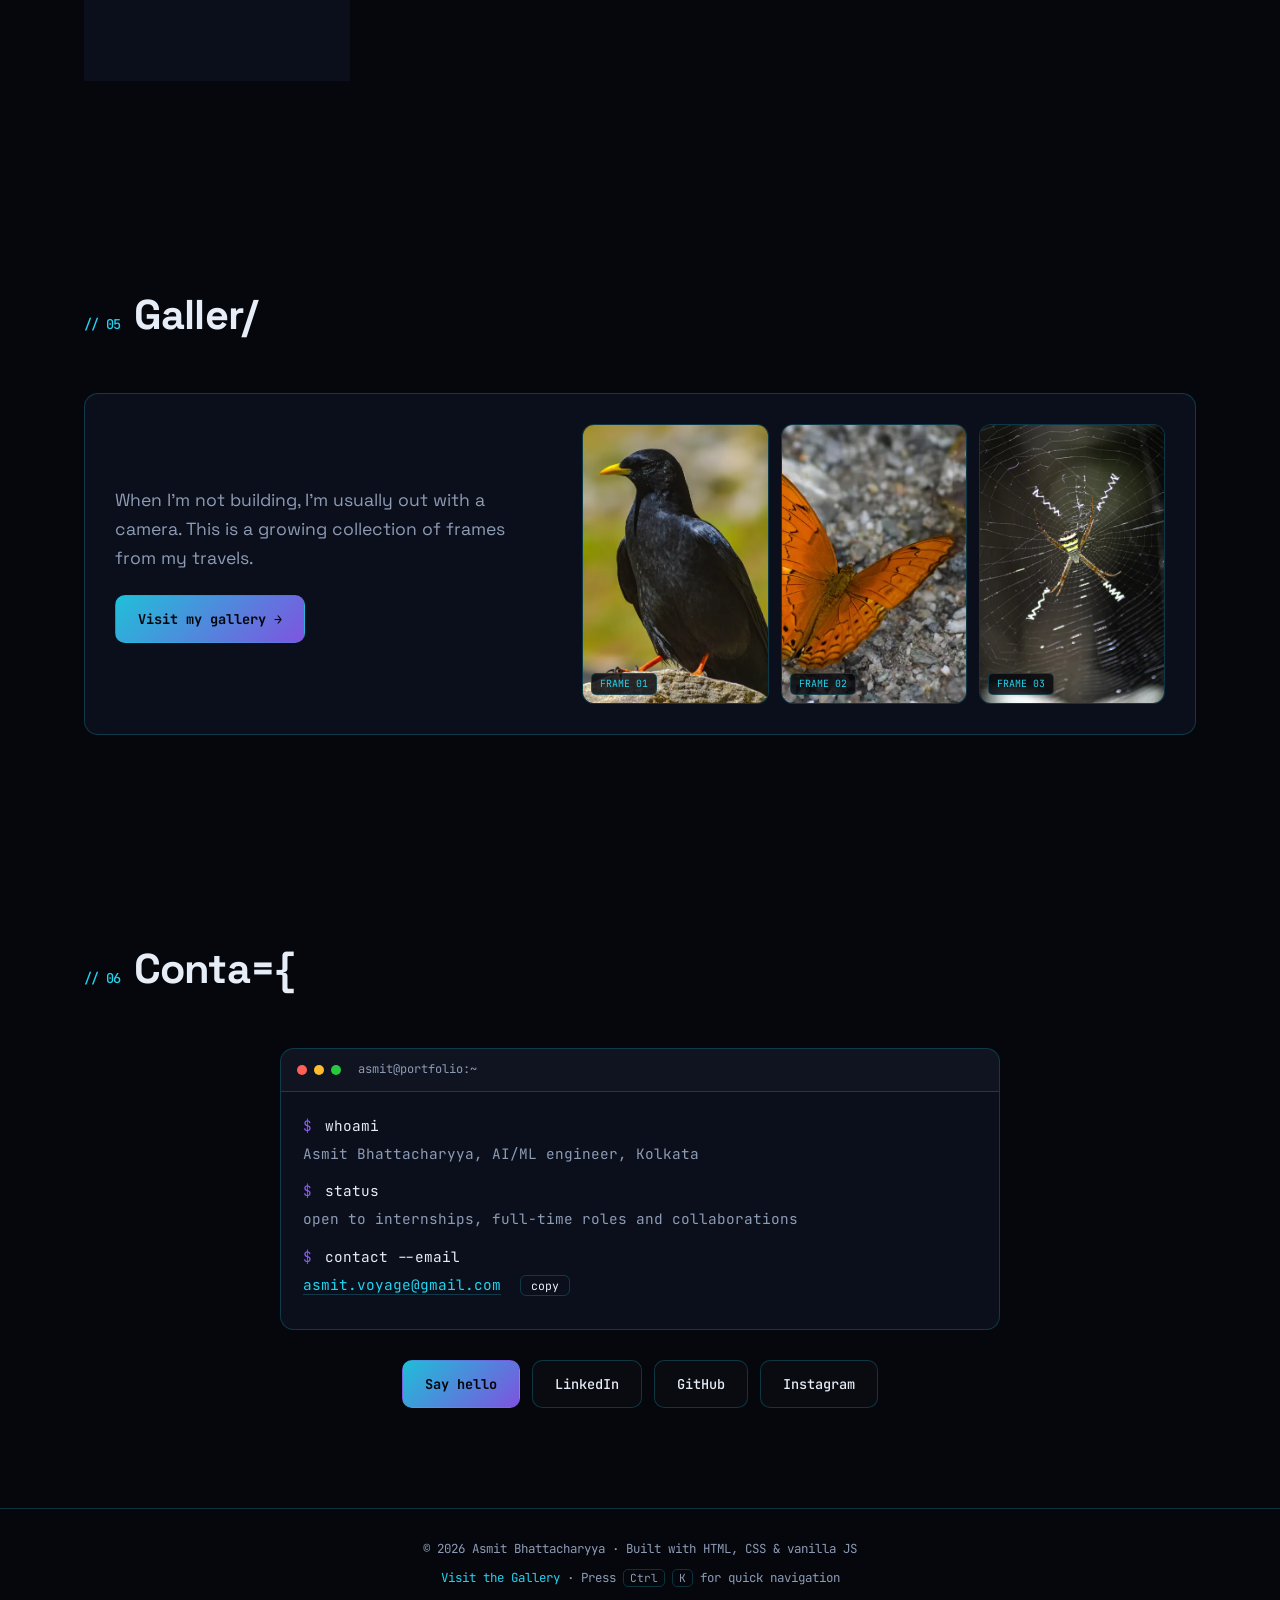
==== commit f29c4e63: "Add files via upload" ====
--- a/index.html
+++ b/index.html
@@ -1,457 +1,326 @@
 <!DOCTYPE html>
 <html lang="en">
-  <head>
-    <meta charset="UTF-8" />
-    <meta http-equiv="X-UA-Compatible" content="IE=edge" />
-    <meta name="viewport" content="width=device-width, initial-scale=1.0" />
-    <title>My Portfolio</title>
-    <link rel="stylesheet" href="style.css" />
-    <link rel="stylesheet" href="mediaqueries.css" />
-  </head>
-  <body>
-    <nav id="desktop-nav">
-      <div class="logo"><h2>Asmit Bhattacharyya</h2></div>
-      <div>
-        <ul class="nav-links">
-          <li><a href="#about">About</a></li>
-          <li><a href="#skills">Skills</a></li>
-          <li><a href="#projects">Projects</a></li>
-          <li><a href="#contact">Contact</a></li>
-        </ul>
-      </div>
+<head>
+  <meta charset="UTF-8" />
+  <meta name="viewport" content="width=device-width, initial-scale=1.0" />
+  <title>Asmit Bhattacharyya | AI/ML Engineer · Computer Vision · LLM Apps</title>
+  <meta name="description" content="Asmit Bhattacharyya: AI/ML engineer building YOLO-based computer vision pipelines, LLM-powered reasoning systems and workflow automation. Robotics & IoT enthusiast." />
+  <meta property="og:title" content="Asmit Bhattacharyya | AI/ML Engineer" />
+  <meta property="og:description" content="Computer vision, LLM applications and automation. Explore my projects." />
+  <meta property="og:type" content="website" />
+  <meta property="og:url" content="https://asmit-123.github.io/Portfolio-Website/" />
+  <meta property="og:image" content="https://asmit-123.github.io/Portfolio-Website/assets/og-image.png" />
+  <meta property="og:image:width" content="1200" />
+  <meta property="og:image:height" content="630" />
+  <meta name="twitter:card" content="summary_large_image" />
+  <meta name="twitter:image" content="https://asmit-123.github.io/Portfolio-Website/assets/og-image.png" />
+  <meta name="theme-color" content="#05070d" />
+  <link rel="icon" href="data:image/svg+xml,%3Csvg xmlns='http://www.w3.org/2000/svg' viewBox='0 0 100 100'%3E%3Crect width='100' height='100' rx='22' fill='%2305070d'/%3E%3Crect x='3' y='3' width='94' height='94' rx='20' fill='none' stroke='%2322d3ee' stroke-width='4'/%3E%3Ctext x='50' y='68' font-size='54' font-family='monospace' font-weight='700' text-anchor='middle' fill='%2322d3ee'%3EA%3C/text%3E%3C/svg%3E" />
+  <link rel="preconnect" href="https://fonts.googleapis.com" />
+  <link rel="preconnect" href="https://fonts.gstatic.com" crossorigin />
+  <link href="https://fonts.googleapis.com/css2?family=JetBrains+Mono:wght@400;500;700&family=Space+Grotesk:wght@400;500;600;700&display=swap" rel="stylesheet" />
+  <link rel="stylesheet" href="style.css" />
+</head>
+<body>
+  <div id="boot" aria-hidden="true">
+    <div class="boot-box">
+      <pre id="bootLog"></pre>
+      <div class="boot-bar"><span id="bootFill"></span></div>
+    </div>
+  </div>
+
+  <canvas id="net" aria-hidden="true"></canvas>
+  <div class="scanlines" aria-hidden="true"></div>
+  <div class="glow" id="glow" aria-hidden="true"></div>
+  <div class="progress" id="progress" aria-hidden="true"></div>
+
+  <a class="skip" href="#main">Skip to content</a>
+
+  <header class="nav" id="nav">
+    <a class="brand" href="#top"><span class="bracket">&lt;</span>asmit<span class="bracket">/&gt;</span></a>
+    <button class="menu-btn" id="menuBtn" aria-expanded="false" aria-controls="navLinks" aria-label="Toggle menu"><span></span><span></span><span></span></button>
+    <nav aria-label="Primary">
+      <ul class="nav-links" id="navLinks">
+        <li><a href="#about"><i>01</i>About</a></li>
+        <li><a href="#experience"><i>02</i>Experience</a></li>
+        <li><a href="#skills"><i>03</i>Skills</a></li>
+        <li><a href="#projects"><i>04</i>Projects</a></li>
+        <li><a href="gallery.html"><i>05</i>Gallery</a></li>
+        <li><a href="#contact"><i>06</i>Contact</a></li>
+        <li><button class="kbd" id="paletteBtn" type="button" aria-label="Open quick navigation">Ctrl K</button></li>
+      </ul>
     </nav>
-    <nav id="hamburger-nav">
-      <div class="logo"><h2>Asmit Bhattacharyya</h2></div>
-      <div class="hamburger-menu">
-        <div class="hamburger-icon" onclick="toggleMenu()">
-          <span></span>
-          <span></span>
-          <span></span>
-        </div>
-        <div class="menu-links">
-          <li><a href="#about" onclick="toggleMenu()">About</a></li>
-          <li><a href="#skills" onclick="toggleMenu()">Skills</a></li>
-          <li><a href="#projects" onclick="toggleMenu()">Projects</a></li>
-          <li><a href="#contact" onclick="toggleMenu()">Contact</a></li>
-        </div>
-      </div>
-    </nav>
-    <section id="profile">
-      <div class="section__pic-container">
-        <img src="./assets/profile-pic.png" alt="Asmit Bhattacharyya profile picture" />
-      </div>
-      <div class="section__text">
-        <p class="section__text__p1">Hello, I'm</p>
-        <h1 class="title">Asmit Bhattacharyya</h1>
-        <pre class="section__text__p2">Web Developer      AI/ML Developer      Software Developer</pre>
-        <div class="btn-container">
-          <button
-            class="btn btn-color-2"
-            onclick="window.open('./assets/My-CV.pdf')"
-          >
-            Download CV
-          </button>
-          <button class="btn btn-color-1" onclick="location.href='./#contact'">
-            Contact Info
-          </button>
-        </div>
-        <div id="socials-container">
-          <img
-            src="./assets/linkedin.png"
-            alt="My LinkedIn profile"
-            class="icon"
-            onclick=location.href='https://linkedin.com/in/asmit-bhattacharyya'
-          />
-          <img
-            src="./assets/github.png"
-            alt="My Github profile"
-            class="icon"
-            onclick=location.href='https://github.com/Asmit-123'
-          />
-        </div>
-      </div>
-    </section>
-    <section id="about">
-      <p class="section__text__p1">Get To Know More</p>
-      <h1 class="title">About Me</h1>
-      <div class="section-container">
-        <div class="section__pic-container">
-          <img
-            src="./assets/about-pic.jpg"
-            alt="Profile picture"
-            class="about-pic"
-          />
-        </div>
-        <div class="about-details-container">
-          <div class="about-containers">
-            <div class="details-container">
-              <img
-                src="./assets/experience.png"
-                alt="Experience icon"
-                class="icon"
-              />
-              <h3>Interests</h3>
-              <p>Travelling<br>Photography<br>Music</p>
+  </header>
+
+  <main id="main">
+    <!-- HERO -->
+    <section class="hero" id="top">
+      <div class="hero-text">
+        <p class="status"><span class="pulse"></span> SYSTEM ONLINE · OPEN TO AI/ML ROLES</p>
+        <h1><span class="small">Hi, I'm</span><span class="name" data-scramble>Asmit Bhattacharyya</span></h1>
+        <p class="typed-line"><span class="prompt">&gt;</span> <span id="typed"></span><span class="caret"></span></p>
+        <p class="lead">I build YOLO-based computer vision pipelines, LLM-powered reasoning systems and automated workflows, and I'm drawn to robotics and IoT. B.Tech in CSE (AI &amp; ML), based in Kolkata.</p>
+        <div class="cta">
+          <a class="btn primary" href="#projects"><span>Explore projects</span></a>
+          <a class="btn ghost" href="./assets/Asmit-Bhattacharyya-Resume.pdf" target="_blank" rel="noopener"><span>Download CV</span></a>
+          <a class="btn ghost" href="#contact"><span>Contact</span></a>
+        </div>
+        <div class="socials">
+          <a href="https://github.com/Asmit-123" target="_blank" rel="noopener" aria-label="GitHub"><svg viewBox="0 0 24 24" aria-hidden="true"><path d="M12 .5a11.5 11.5 0 0 0-3.64 22.41c.58.1.79-.25.79-.56v-2c-3.2.7-3.88-1.37-3.88-1.37-.52-1.33-1.28-1.69-1.28-1.69-1.04-.71.08-.7.08-.7 1.15.08 1.76 1.19 1.76 1.19 1.02 1.76 2.68 1.25 3.34.96.1-.74.4-1.25.72-1.54-2.55-.29-5.24-1.28-5.24-5.69 0-1.26.45-2.28 1.19-3.09-.12-.29-.52-1.46.11-3.05 0 0 .97-.31 3.17 1.18a11 11 0 0 1 5.77 0c2.2-1.49 3.17-1.18 3.17-1.18.63 1.59.23 2.76.11 3.05.74.81 1.19 1.83 1.19 3.09 0 4.42-2.69 5.39-5.25 5.68.41.36.78 1.06.78 2.14v3.17c0 .31.21.67.8.56A11.5 11.5 0 0 0 12 .5Z"/></svg></a>
+          <a href="https://www.linkedin.com/in/asmit-bhattacharyya-37742442a" target="_blank" rel="noopener" aria-label="LinkedIn"><svg viewBox="0 0 24 24" aria-hidden="true"><path d="M20.45 20.45h-3.56v-5.57c0-1.33-.03-3.04-1.85-3.04-1.86 0-2.14 1.45-2.14 2.94v5.67H9.34V9h3.41v1.56h.05c.48-.9 1.64-1.85 3.37-1.85 3.6 0 4.27 2.37 4.27 5.46v6.28ZM5.34 7.43a2.07 2.07 0 1 1 0-4.13 2.07 2.07 0 0 1 0 4.13ZM7.12 20.45H3.56V9h3.56v11.45ZM22.22 0H1.77C.79 0 0 .77 0 1.73v20.54C0 23.23.79 24 1.77 24h20.45c.98 0 1.78-.77 1.78-1.73V1.73C24 .77 23.2 0 22.22 0Z"/></svg></a>
+          <a href="mailto:asmit.voyage@gmail.com" aria-label="Email"><svg viewBox="0 0 24 24" aria-hidden="true"><path d="M3 5h18a1 1 0 0 1 1 1v12a1 1 0 0 1-1 1H3a1 1 0 0 1-1-1V6a1 1 0 0 1 1-1Zm9 7.2L4.5 7v.01L12 12.2 19.5 7V7L12 12.2ZM4 8.4V17h16V8.4l-8 5.5-8-5.5Z"/></svg></a>
+        </div>
+      </div>
+
+      <div class="hero-visual">
+        <svg class="hud-ring" viewBox="0 0 400 400" aria-hidden="true">
+          <circle class="r-thin" cx="200" cy="200" r="194"/>
+          <circle class="r-ticks" cx="200" cy="200" r="180"/>
+          <circle class="r-arc a1" cx="200" cy="200" r="170"/>
+          <circle class="r-arc a2" cx="200" cy="200" r="188"/>
+          <g class="orbiter"><circle cx="200" cy="6" r="4"/></g>
+        </svg>
+        <div class="frame">
+          <img src="./assets/profile-pic.webp" alt="Portrait of Asmit Bhattacharyya" width="360" height="360" />
+          <div class="scan"></div>
+        </div>
+        <div class="chip c1">YOLO · tracking</div>
+        <div class="chip c2">LLM · SymPy verified</div>
+        <div class="chip c3">FastAPI · live</div>
+      </div>
+      <a class="scroll-cue" href="#about" aria-label="Scroll to About"><span></span></a>
+    </section>
+
+    <!-- ABOUT -->
+    <section id="about" class="reveal">
+      <h2 class="section-title"><small>// 01</small><span data-scramble>About</span></h2>
+      <div class="about-grid">
+        <div class="about-copy">
+          <p>I'm an aspiring AI/ML engineer who likes taking an idea all the way from a trained model to something people can actually use. My strongest work is in <strong>computer vision</strong> (detection, tracking and turning video into analytics) and <strong>LLM applications</strong>, including pairing model output with symbolic checks so answers can be verified.</p>
+          <p>Most recently I worked as a techno-functional apprentice, building enterprise integrations and automations across SAP, Dynamics 365, HubSpot and Shopify. Outside work I'm into <strong>robotics and IoT</strong>, travel photography and music.</p>
+          <p class="mono-note">Currently exploring: <b>RAG &amp; LLM applications</b> · Learning: <b>deep learning &amp; advanced CV</b></p>
+          <div class="stats">
+          <div class="stat"><b data-count="100" data-prefix="~" data-suffix="+">0</b><span>integration workflows built</span></div>
+          <div class="stat"><b data-count="2">0</b><span>apps deployed live</span></div>
+          <div class="stat"><b data-count="18" id="repoCount">0</b><span>public repositories</span></div>
+          <div class="stat"><b data-count="4">0</b><span>years of B.Tech (AI &amp; ML)</span></div>
+        </div>
+        </div>
+        <div class="about-side"><div class="scroller hud" id="scroller" role="region" aria-roledescription="carousel" aria-label="Photos of Asmit" tabindex="0">
+        <div class="sc-stage">
+          <figure class="sc-slide is-on" style="--img:url('./assets/about/hiking.webp')" data-cap="Me at my second home"><img src="./assets/about/hiking.webp" alt="Asmit hiking on a mossy rock outcrop" /></figure>
+          <figure class="sc-slide" style="--img:url('./assets/about/flower-valley.webp')" data-cap="Me at my second home"><img src="./assets/about/flower-valley.webp" alt="Asmit standing with arms spread wide in a green, flower-filled valley beneath misty cliffs" loading="lazy" /></figure>
+          <figure class="sc-slide" style="--img:url('./assets/about/high-altitude.webp')" data-cap="Me at my second home"><img src="./assets/about/high-altitude.webp" alt="Asmit posing on a mountain trail with snow-capped peaks and clouds behind him" loading="lazy" /></figure>
+          <figure class="sc-slide" style="--img:url('./assets/about/mountain-portrait.webp')" data-cap="Me at my second home"><img src="./assets/about/mountain-portrait.webp" alt="Asmit smiling in sunglasses with green hills behind him" loading="lazy" /></figure>
+          <figure class="sc-slide" style="--img:url('./assets/about/stream-camera.webp')" data-cap="Me at my second home"><img src="./assets/about/stream-camera.webp" alt="Asmit photographing a rushing mountain stream with a camera" loading="lazy" /></figure>
+          <figure class="sc-slide" style="--img:url('./assets/about/river-camp.webp')" data-cap="Me at my second home"><img src="./assets/about/river-camp.webp" alt="Asmit sitting on a boulder beside a forested river" loading="lazy" /></figure>
+          <figure class="sc-slide" style="--img:url('./assets/about/dhoti.webp')" data-cap="Me when I'm off the screen"><img src="./assets/about/dhoti.webp" alt="Asmit standing in a black shirt and white dhoti in front of a pink wall" loading="lazy" /></figure>
+          <figure class="sc-slide" style="--img:url('./assets/about/kurta.webp')" data-cap="Me when I'm off the screen"><img src="./assets/about/kurta.webp" alt="Asmit in a yellow kurta taking a mirror selfie" loading="lazy" /></figure>
+        </div>
+        <div class="sc-hud mono" aria-live="polite"><span id="scCount">01 / 08</span> <span id="scLabel">Me at my second home</span></div>
+        <button class="sc-btn prev" type="button" aria-label="Previous photo">‹</button>
+        <button class="sc-btn next" type="button" aria-label="Next photo">›</button>
+        <div class="sc-dots" id="scDots"></div>
+        <div class="sc-bar" id="scBar"></div>
+      </div></div>
+      </div>
+    </section>
+
+    <!-- EXPERIENCE -->
+    <section id="experience" class="reveal">
+      <h2 class="section-title"><small>// 02</small><span data-scramble>Experience &amp; Education</span></h2>
+      <div class="timeline">
+        <article class="tl-item">
+          <span class="node"></span>
+          <div class="tl-card hud">
+            <div class="tl-head"><h3>Techno-Functional Apprentice</h3><time>Mar 2026 – Aug 2026</time></div>
+            <p class="org">AppseAI · Kolkata, India</p>
+            <ul class="points">
+              <li>Designed and built approximately 100 integration workflows connecting SAP, Microsoft Dynamics 365 Business Central, HubSpot, Shopify and other third-party apps.</li>
+              <li>Wrote custom JavaScript for data transformation, business rules, API interactions and workflow automation.</li>
+              <li>Integrated OpenAI-powered capabilities into automated workflows for AI-enabled business processes.</li>
+              <li>Tested, troubleshot and debugged integrations, API calls and data synchronisation across systems.</li>
+            </ul>
+          </div>
+        </article>
+        <article class="tl-item">
+          <span class="node"></span>
+          <div class="tl-card hud">
+            <div class="tl-head"><h3>B.Tech, Computer Science &amp; Engineering (AI &amp; ML)</h3><time>Sep 2022 – Jun 2026</time></div>
+            <p class="org">MCKV Institute of Engineering · affiliated to MAKAUT</p>
+          </div>
+        </article>
+      </div>
+    </section>
+
+    <!-- SKILLS -->
+    <section id="skills" class="reveal">
+      <h2 class="section-title"><small>// 03</small><span data-scramble>Technical Skills</span></h2>
+      <div class="skill-grid">
+        <div class="hud skill-card"><h3><i>⌘</i> Programming Languages</h3><ul class="chips"><li>Python</li><li>C++</li><li>JavaScript</li></ul></div>
+        <div class="hud skill-card"><h3><i>◉</i> Machine Learning &amp; Computer Vision</h3><ul class="chips"><li>Machine Learning</li><li>Deep Learning</li><li>Computer Vision</li><li>Object Detection</li><li>Object Tracking</li></ul></div>
+        <div class="hud skill-card wide"><h3><i>⬢</i> AI/ML Libraries &amp; Frameworks</h3><ul class="chips"><li>PyTorch</li><li>YOLO</li><li>Ultralytics</li><li>OpenCV</li><li>Roboflow</li><li>Supervision</li><li>SymPy</li><li>NumPy</li></ul></div>
+        <div class="hud skill-card"><h3><i>✦</i> LLM &amp; AI Application Development</h3><ul class="chips"><li>LLM APIs</li><li>OpenAI Integration</li><li>Prompt Engineering</li></ul></div>
+        <div class="hud skill-card"><h3><i>⇄</i> Backend &amp; APIs</h3><ul class="chips"><li>FastAPI</li><li>Django</li><li>Node.js</li><li>REST APIs</li></ul></div>
+        <div class="hud skill-card"><h3><i>▤</i> Databases</h3><ul class="chips"><li>PostgreSQL</li><li>MySQL</li><li>Redis</li></ul></div>
+        <div class="hud skill-card"><h3><i>▣</i> Frontend</h3><ul class="chips"><li>Next.js</li><li>Vue.js</li><li>HTML</li><li>CSS</li></ul></div>
+      </div>
+    </section>
+
+    <!-- PROJECTS -->
+    <section id="projects" class="reveal">
+      <h2 class="section-title"><small>// 04</small><span data-scramble>Featured Projects</span></h2>
+
+      <div class="project-grid">
+        <article class="project hud tilt">
+          <div class="shot art">
+            <svg viewBox="0 0 400 250" role="img" aria-label="Animated top-down tactical map of a football pitch with two teams and a passing ball">
+              <g fill="none" stroke="currentColor" stroke-opacity=".35" stroke-width="1.2">
+                <rect x="20" y="22" width="360" height="206" rx="3" fill="rgba(52,211,153,.05)"/>
+                <path d="M200 22V228"/><circle cx="200" cy="125" r="26"/>
+                <rect x="20" y="72" width="50" height="106"/><rect x="20" y="100" width="19" height="50"/>
+                <rect x="330" y="72" width="50" height="106"/><rect x="361" y="100" width="19" height="50"/>
+              </g>
+              <path class="pass" d="M210 100 L282 128 L262 62 L210 100" fill="none" stroke="currentColor" stroke-opacity=".7" stroke-width="1.4"/>
+              <g fill="currentColor">
+                <g class="pl" style="--dx:7px;--dy:-4px;--d:3.4s"><circle cx="92" cy="125" r="5"/></g>
+                <g class="pl" style="--dx:-5px;--dy:6px;--d:4.1s"><circle cx="140" cy="76" r="5"/></g>
+                <g class="pl" style="--dx:6px;--dy:5px;--d:3.1s"><circle cx="150" cy="172" r="5"/></g>
+                <g class="pl" style="--dx:8px;--dy:-3px;--d:3.8s"><circle cx="210" cy="100" r="5"/></g>
+                <g class="pl" style="--dx:-6px;--dy:-6px;--d:4.4s"><circle cx="226" cy="156" r="5"/></g>
+                <g class="pl" style="--dx:5px;--dy:7px;--d:3.6s"><circle cx="262" cy="62" r="5"/></g>
+                <g class="pl" style="--dx:-7px;--dy:4px;--d:4.2s"><circle cx="282" cy="128" r="5"/></g>
+                <g class="pl" style="--dx:6px;--dy:-5px;--d:3.3s"><circle cx="300" cy="192" r="5"/></g>
+              </g>
+              <g fill="#8b5cf6">
+                <g class="pl" style="--dx:-6px;--dy:5px;--d:3.7s"><circle cx="122" cy="100" r="5"/></g>
+                <g class="pl" style="--dx:5px;--dy:-6px;--d:4.3s"><circle cx="172" cy="126" r="5"/></g>
+                <g class="pl" style="--dx:-4px;--dy:7px;--d:3.2s"><circle cx="190" cy="56" r="5"/></g>
+                <g class="pl" style="--dx:7px;--dy:3px;--d:4s"><circle cx="238" cy="88" r="5"/></g>
+                <g class="pl" style="--dx:-6px;--dy:-4px;--d:3.9s"><circle cx="252" cy="172" r="5"/></g>
+                <g class="pl" style="--dx:5px;--dy:6px;--d:3.5s"><circle cx="304" cy="104" r="5"/></g>
+                <g class="pl" style="--dx:-5px;--dy:-5px;--d:4.5s"><circle cx="332" cy="142" r="5"/></g>
+                <circle cx="368" cy="125" r="5"/>
+              </g>
+              <circle cx="200" cy="212" r="3.4" fill="#fbbf24"/>
+              <circle class="ball" cx="0" cy="0" r="3.6" fill="#fff"/>
+              <text x="24" y="242" font-family="JetBrains Mono, monospace" font-size="8" fill="currentColor" opacity=".7">TACTICAL MAP · 2D PROJECTION</text>
+            </svg>
+            <span class="badge live">● LIVE</span>
+          </div>
+          <div class="p-body">
+            <h3>Football Match Analysis &amp; Tactical Map</h3>
+            <p>A computer vision pipeline that detects and tracks players, referees and the ball in match footage, assigns teams, and renders a live tactical map. Rebuilt from scratch with a clean architecture and 62 automated tests, then deployed as a Streamlit app.</p>
+            <ul class="tags"><li>Python</li><li>YOLO</li><li>Ultralytics</li><li>OpenCV</li><li>Roboflow</li><li>Supervision</li><li>Streamlit</li></ul>
+            <div class="links">
+              <a class="btn primary sm" href="https://football-tactical-map-analysis.streamlit.app/" target="_blank" rel="noopener"><span>Live demo ↗</span></a>
+              <a class="btn ghost sm" href="https://github.com/Asmit-123/football-tactical-map" target="_blank" rel="noopener"><span>Code</span></a>
             </div>
-            <div class="details-container">
-              <img
-                src="./assets/education.png"
-                alt="Education icon"
-                class="icon"
-              />
-              <h3>Education</h3>
-              <p>B.Tech in Computer Science<br>specializing in Artificial Intelligence and Machine Learning</p>
+          </div>
+        </article>
+
+        <article class="project hud tilt">
+          <div class="shot art">
+            <svg viewBox="0 0 400 250" role="img" aria-label="Animated math expressions">
+              <g class="mf" font-family="JetBrains Mono, monospace" fill="currentColor">
+                <text x="24" y="52" font-size="22">∫ x² dx = x³/3 + C</text>
+                <text x="120" y="100" font-size="20">d/dx sin(x) = cos(x)</text>
+                <text x="40" y="150" font-size="22">Σ 1/n² = π²/6</text>
+                <text x="150" y="200" font-size="20">solve(x²-5x+6, x)</text>
+                <text x="290" y="48" font-size="18" opacity=".7">[2, 3] ✓</text>
+              </g>
+            </svg>
+          </div>
+          <div class="p-body">
+            <h3>MathForge</h3>
+            <p>An AI-powered generator and solver for math questions across configurable topics, difficulty levels and answer formats. LLM solutions are checked with SymPy symbolic computation, and a multi-provider architecture lets you swap models and generation settings.</p>
+            <ul class="tags"><li>Python</li><li>FastAPI</li><li>SymPy</li><li>NumPy</li><li>LLM APIs</li><li>uv</li></ul>
+            <div class="links"><a class="btn primary sm" href="https://github.com/Asmit-123/MathForge" target="_blank" rel="noopener"><span>Code ↗</span></a></div>
+          </div>
+        </article>
+
+        <article class="project hud tilt">
+          <div class="shot art">
+            <svg viewBox="0 0 400 250" role="img" aria-label="Animated line chart">
+              <defs><linearGradient id="ag" x1="0" x2="0" y1="0" y2="1"><stop offset="0" stop-color="currentColor" stop-opacity=".35"/><stop offset="1" stop-color="currentColor" stop-opacity="0"/></linearGradient></defs>
+              <g stroke="currentColor" stroke-opacity=".15"><path d="M0 60H400M0 120H400M0 180H400"/></g>
+              <path d="M0 200 L40 180 L80 190 L120 150 L160 160 L200 110 L240 130 L280 80 L320 95 L360 50 L400 60 L400 250 L0 250Z" fill="url(#ag)"/>
+              <path class="line" d="M0 200 L40 180 L80 190 L120 150 L160 160 L200 110 L240 130 L280 80 L320 95 L360 50 L400 60" fill="none" stroke="currentColor" stroke-width="3"/>
+            </svg>
+            <span class="badge live">● LIVE</span>
+          </div>
+          <div class="p-body">
+            <h3>Mutual Fund Analyzer</h3>
+            <p>A full-stack app that retrieves mutual fund data and generates AI-powered analysis from it. FastAPI handles data retrieval and LLM integration, and a Next.js interface presents the results.</p>
+            <ul class="tags"><li>Python</li><li>FastAPI</li><li>Next.js</li><li>LLM Integration</li></ul>
+            <div class="links">
+              <a class="btn primary sm" href="https://mutual-fund-analyzer-tau.vercel.app/" target="_blank" rel="noopener"><span>Live demo ↗</span></a>
+              <a class="btn ghost sm" href="https://github.com/Asmit-123/Mutual-Fund-Analyzer" target="_blank" rel="noopener"><span>Code</span></a>
             </div>
           </div>
-          <div class="text-container">
-            <p>
-              <ul type="disc">
-              <li>I am a passionate and dedicated problem-solver driven by technology, with 
-              hands-on experience in API integration and workflow automation and an 
-              ever-growing interest in AI/ML and Robotics.</li>
-              <li>In addition to my technical skills, I am a quick learner and
-              enjoy staying up-to-date with the latest trends and advancements in Artificial
-              Intelligence and Machine Learning. I am always eager to take on new challenges
-              and expand my knowledge in this exciting field.</li>
-              <li>When I'm not coding, you can find me exploring new places,
-              capturing moments through photography, or indulging in my love for travel and 
-              music. </li></ul>
-            </p>
-          </div>
-        </div>
-      </div>
-      <img
-        src="./assets/arrow.png"
-        alt="Arrow icon"
-        class="icon arrow"
-        onclick="location.href='./#experience'"
-      />
-    </section>
-    <section id="skills">
-      <p class="section__text__p1">Here are my</p>
-      <h1 class="title">Skills</h1>
-      <div class="experience-details-container">
-        <div class="about-containers">
-          <div class="details-container">
-            <h2 class="experience-sub-title">Frontend Development</h2>
-            <div class="article-container">
-              <article>
-                <img
-                  src="./assets/checkmark.png"
-                  alt="Experience icon"
-                  class="icon"
-                />
-                <div>
-                  <h3>HTML</h3>
-                  <p>Intermediate</p>
-                </div>
-              </article>
-              <article>
-                <img
-                  src="./assets/checkmark.png"
-                  alt="Experience icon"
-                  class="icon"
-                />
-                <div>
-                  <h3>CSS</h3>
-                  <p>Intermediate</p>
-                </div>
-              </article>
-              <article>
-                <img
-                  src="./assets/checkmark.png"
-                  alt="Experience icon"
-                  class="icon"
-                />
-                <div>
-                  <h3>JavaScript</h3>
-                  <p>Intermediate</p>
-                </div>
-              </article>
-              <article>
-                <img
-                  src="./assets/checkmark.png"
-                  alt="Experience icon"
-                  class="icon"
-                />
-                <div>
-                  <h3>TypeScript</h3>
-                  <p>Basic</p>
-                </div>
-              </article>
-              <article>
-                <img
-                  src="./assets/checkmark.png"
-                  alt="Experience icon"
-                  class="icon"
-                />
-                <div>
-                  <h3>React JS</h3>
-                  <p>Basic</p>
-                </div>
-              </article>
-
-            </div>
-          </div>
-          <div class="details-container">
-            <h2 class="experience-sub-title">Backend Development</h2>
-            <div class="article-container">
-              <article>
-                <img
-                  src="./assets/checkmark.png"
-                  alt="Experience icon"
-                  class="icon"
-                />
-                <div>
-                  <h3>PostgreSQL</h3>
-                  <p>Basic</p>
-                </div>
-              </article>
-              <article>
-                <img
-                  src="./assets/checkmark.png"
-                  alt="Experience icon"
-                  class="icon"
-                />
-                <div>
-                  <h3>Node JS</h3>
-                  <p>Intermediate</p>
-                </div>
-              </article>
-              <article>
-                <img
-                  src="./assets/checkmark.png"
-                  alt="Experience icon"
-                  class="icon"
-                />
-                <div>
-                  <h3>Git</h3>
-                  <p>Intermediate</p>
-                </div>
-              </article>
-            </div>
-          </div>
-          <div class="details-container">
-            <h2 class="experience-sub-title">AI/ML Development</h2>
-            <div class="article-container">
-              <article>
-                <img
-                  src="./assets/checkmark.png"
-                  alt="Experience icon"
-                  class="icon"
-                />
-                <div>
-                  <h3>Python</h3>
-                  <p>Intermediate</p>
-                </div>
-              </article>
-              <article>
-                <img
-                  src="./assets/checkmark.png"
-                  alt="Experience icon"
-                  class="icon"
-                />
-                <div>
-                  <h3>TensorFlow</h3>
-                  <p>Basic</p>
-                </div>
-              </article>
-              <article>
-                <img
-                  src="./assets/checkmark.png"
-                  alt="Experience icon"
-                  class="icon"
-                />
-                <div>
-                  <h3>PyTorch</h3>
-                  <p>Basic</p>
-                </div>
-              </article>
-              <article>
-                <img
-                  src="./assets/checkmark.png"
-                  alt="Experience icon"
-                  class="icon"
-                />
-                <div>
-                  <h3>Scikit-Learn</h3>
-                  <p>Intermediate</p>
-                </div>
-              </article>
-              <article>
-                <img
-                  src="./assets/checkmark.png"
-                  alt="Experience icon"
-                  class="icon"
-                />
-                <div>
-                  <h3>Roboflow</h3>
-                  <p>Intermediate</p>
-                </div>
-              </article>
-              <article>
-                <img
-                  src="./assets/checkmark.png"
-                  alt="Experience icon"
-                  class="icon"
-                />
-                <div>
-                  <h3>Ultralytics</h3>
-                  <p>Intermediate</p>
-                </div>
-              </article>
-              <article>
-                <img
-                  src="./assets/checkmark.png"
-                  alt="Experience icon"
-                  class="icon"
-                />
-                <div>
-                  <h3>YOLO</h3>
-                  <p>Intermediate</p>
-                </div>
-              </article>
-              <article>
-                <img
-                  src="./assets/checkmark.png"
-                  alt="Experience icon"
-                  class="icon"
-                />
-                <div>
-                  <h3>Pandas</h3>
-                  <p>Intermediate</p>
-                </div>
-              </article>
-            </div>
-          </div>  
-        </div>
-      </div>
-      <img
-        src="./assets/arrow.png"
-        alt="Arrow icon"
-        class="icon arrow"
-        onclick="location.href='./#projects'"
-      />
-    </section>
-    <section id="projects">
-      <p class="section__text__p1">Browse My Recent</p>
-      <h1 class="title">Projects</h1>
-      <div class="experience-details-container">
-        <div class="about-containers">
-          <div class="details-container color-container">
-            <div class="article-container">
-              <img
-                src="./assets/project-1.png"
-                alt="Project 1"
-                class="project-img"
-              />
-            </div>
-            <h2 class="experience-sub-title project-title">Football Match Analysis</h2>
-            <div class="btn-container">
-              <button
-                class="btn btn-color-2 project-btn"
-                onclick="location.href='https://github.com/Asmit-123/Football-Match-Analysis.git'"
-              >
-                Github
-              </button>
-              <button
-                class="btn btn-color-2 project-btn"
-                onclick="location.href='https://github.com/Asmit-123/Football-Match-Analysis.git'"
-              >
-                Live Demo
-              </button>
-            </div>
-          </div>
-          <div class="details-container color-container">
-            <div class="article-container">
-              <img
-                src="./assets/project-2.jpg"
-                alt="Project 2"
-                class="project-img"
-              />
-            </div>
-            <h2 class="experience-sub-title project-title">SnapGram</h2>
-            <div class="btn-container">
-              <button
-                class="btn btn-color-2 project-btn"
-                onclick="location.href='https://github.com/Asmit-123/SnapGram.git'"
-              >
-                Github
-              </button>
-              <button
-                class="btn btn-color-2 project-btn"
-                onclick="location.href='https://github.com/Asmit-123/SnapGram.git'"
-              >
-                Live Demo
-              </button>
-            </div>
-          </div>
-          <div class="details-container color-container">
-            <div class="article-container">
-              <img
-                src="./assets/project-3.jpg"
-                alt="Project 3"
-                class="project-img"
-              />
-            </div>
-            <h2 class="experience-sub-title project-title">SaaS Reusable Foundation</h2>
-            <div class="btn-container">
-              <button
-                class="btn btn-color-2 project-btn"
-                onclick="location.href='https://github.com/Asmit-123/Saas-Reusable-Foundation.git'"
-              >
-                Github
-              </button>
-              <button
-                class="btn btn-color-2 project-btn"
-                onclick="location.href='https://github.com/Asmit-123/Saas-Reusable-Foundation.git'"
-              >
-                Live Demo
-              </button>
-            </div>
-          </div>
-        </div>
-      </div>
-      <img
-        src="./assets/arrow.png"
-        alt="Arrow icon"
-        class="icon arrow"
-        onclick="location.href='./#contact'"
-      />
-    </section>
-    <section id="contact">
-      <p class="section__text__p1">Get in Touch</p>
-      <h1 class="title">Contact Me</h1>
-      <div class="contact-info-upper-container">
-        <div class="contact-info-container">
-          <img
-            src="./assets/email.png"
-            alt="Email icon"
-            class="icon contact-icon email-icon"
-          />
-          <p><a href="mailto:asmitbhattacharyya12@gmail.com">Email</a></p>
-        </div>
-        <div class="contact-info-container">
-          <img
-            src="./assets/linkedin.png"
-            alt="LinkedIn icon"
-            class="icon contact-icon"
-          />
-          <p><a href="https://www.linkedin.com/in/asmit-bhattacharyya">LinkedIn</a></p>
-        </div>
-        <div class="contact-info-container">
-          <img
-            src="./assets/github.png"
-            alt="GitHub icon"
-            class="icon contact-icon"
-          />
-          <p><a href="https://github.com/Asmit-123">GitHub</a>
-      </div>
-      
-    </section>
-    <footer>
-      <p>Copyright &#169; 2025 Asmit Bhattacharyya. All Rights Reserved.</p>
-    </footer>
-    <script src="script.js"></script>
-  </body>
+        </article>
+      </div>
+
+      <h3 class="sub-title">More builds</h3>
+      <div class="mini-grid" id="moreBuilds">
+        <a class="mini hud" href="https://github.com/Asmit-123/SnapGram" target="_blank" rel="noopener"><b>SnapGram</b><p>Web-based social media app, an Instagram-style clone.</p><span>TypeScript</span></a>
+        <a class="mini hud" href="https://github.com/Asmit-123/AgroPredict" target="_blank" rel="noopener"><b>AgroPredict</b><p>Predictive analytics UI helping farmers and planners make informed decisions.</p><span>CSS</span></a>
+        <a class="mini hud" href="https://github.com/Asmit-123/Nurse-Scheduling-Algorithm-using-Genetic-Algorithm" target="_blank" rel="noopener"><b>Nurse Scheduling (GA)</b><p>Shift scheduling optimised with a genetic algorithm.</p><span>Python</span></a>
+        <a class="mini hud" href="https://github.com/Asmit-123/Real-Estate-App" target="_blank" rel="noopener"><b>Real Estate App</b><p>Responsive listings app with search, filtering and property details.</p><span>JavaScript</span></a>
+        <div class="mini hud tinker"><b>Currently tinkering</b><p>Work in progress</p><div class="wip" aria-hidden="true"><i></i></div><span>robotics · IoT</span></div>
+      </div>
+    </section>
+
+
+    <!-- GALLERY TEASER -->
+    <section id="photos" class="reveal">
+      <h2 class="section-title"><small>// 05</small><span data-scramble>Gallery</span></h2>
+      <div class="g-teaser hud">
+        <div class="g-copy">
+          <p>When I'm not building, I'm usually out with a camera. This is a growing collection of frames from my travels.</p>
+          <a class="btn primary" href="gallery.html"><span>Visit my gallery →</span></a>
+        </div>
+        <a class="g-strip" href="gallery.html" aria-label="Open the gallery">
+          <figure><img src="./assets/gallery/thumb/alpine-chough-1.webp" alt="Alpine chough perched on a rock" loading="lazy" width="640" height="640" /><figcaption>FRAME 01</figcaption></figure>
+          <figure><img src="./assets/gallery/thumb/large-yeoman-1.webp" alt="Large yeoman butterfly with orange wings resting on gravel" loading="lazy" width="640" height="427" /><figcaption>FRAME 02</figcaption></figure>
+          <figure><img src="./assets/gallery/thumb/orb-weaver-spider-1.webp" alt="Orb-weaver spider at the centre of its web" loading="lazy" width="427" height="640" /><figcaption>FRAME 03</figcaption></figure>
+        </a>
+      </div>
+    </section>
+
+    <!-- CONTACT -->
+    <section id="contact" class="reveal">
+      <h2 class="section-title"><small>// 06</small><span data-scramble>Contact</span></h2>
+      <div class="terminal hud">
+        <div class="t-bar"><i></i><i></i><i></i><span>asmit@portfolio:~</span></div>
+        <div class="t-body">
+          <p><span class="prompt">$</span> whoami</p>
+          <p class="out">Asmit Bhattacharyya, AI/ML engineer, Kolkata</p>
+          <p><span class="prompt">$</span> status</p>
+          <p class="out">open to internships, full-time roles and collaborations</p>
+          <p><span class="prompt">$</span> contact --email</p>
+          <p class="out"><a href="mailto:asmit.voyage@gmail.com">asmit.voyage@gmail.com</a> <button class="copy" id="copyEmail" type="button">copy</button></p>
+        </div>
+      </div>
+      <div class="cta center">
+        <a class="btn primary" href="mailto:asmit.voyage@gmail.com"><span>Say hello</span></a>
+        <a class="btn ghost" href="https://www.linkedin.com/in/asmit-bhattacharyya-37742442a" target="_blank" rel="noopener"><span>LinkedIn</span></a>
+        <a class="btn ghost" href="https://github.com/Asmit-123" target="_blank" rel="noopener"><span>GitHub</span></a>
+        <a class="btn ghost" href="https://www.instagram.com/being.sojourner/" target="_blank" rel="noopener"><span>Instagram</span></a>
+      </div>
+    </section>
+  </main>
+
+  <footer><p>© <span id="year">2026</span> Asmit Bhattacharyya · Built with HTML, CSS &amp; vanilla JS</p><p class="foot-links"><a href="gallery.html">Visit the Gallery</a> · <span>Press <kbd>Ctrl</kbd> <kbd>K</kbd> for quick navigation</span></p></footer>
+
+  <div class="lightbox" id="lightbox" hidden role="dialog" aria-modal="true" aria-label="Photo viewer">
+    <button class="lb-close" id="lbClose" type="button" aria-label="Close">×</button>
+    <button class="lb-nav lb-prev" id="lbPrev" type="button" aria-label="Previous">‹</button>
+    <img id="lbImg" alt="" />
+    <button class="lb-nav lb-next" id="lbNext" type="button" aria-label="Next">›</button>
+    <p id="lbCap"></p>
+  </div>
+
+  <script src="script.js"></script>
+</body>
 </html>
--- a/style.css
+++ b/style.css
@@ -1,470 +1,330 @@
-/* GENERAL */
-
-@import url("https://fonts.googleapis.com/css2?family=Poppins:wght@300;400;500;600&display=swap");
-
-* {
-  margin: 0;
-  padding: 0;
+:root{
+  --bg:#05070d;--panel:rgba(14,20,34,.72);--line:rgba(34,211,238,.22);--line-2:rgba(139,92,246,.28);
+  --text:#e6edf7;--muted:#8d9bb5;--cyan:#22d3ee;--violet:#8b5cf6;--green:#34d399;
+  --mono:"JetBrains Mono",ui-monospace,monospace;--sans:"Space Grotesk",system-ui,sans-serif;
 }
-
-body {
-  font-family: "Poppins", sans-serif;
+*{box-sizing:border-box;margin:0;padding:0}
+html{scroll-behavior:smooth;scroll-padding-top:84px}
+body{font-family:var(--sans);background:var(--bg);color:var(--text);line-height:1.65;overflow-x:hidden;-webkit-font-smoothing:antialiased}
+img{max-width:100%;display:block}
+a{color:inherit;text-decoration:none}
+ul{list-style:none}
+[hidden]{display:none!important}
+::selection{background:var(--cyan);color:#000}
+:focus-visible{outline:2px solid var(--cyan);outline-offset:3px}
+.skip{position:absolute;left:-999px;top:8px;background:var(--cyan);color:#000;padding:8px 14px;z-index:300;font-family:var(--mono)}
+.skip:focus{left:8px}
+
+/* BACKGROUND LAYERS */
+#net{position:fixed;inset:0;width:100%;height:100%;z-index:0;opacity:.75}
+.scanlines{position:fixed;inset:0;z-index:1;pointer-events:none;background:repeating-linear-gradient(to bottom,transparent 0 3px,rgba(255,255,255,.012) 3px 4px)}
+.glow{position:fixed;left:0;top:0;width:520px;height:520px;margin:-260px 0 0 -260px;z-index:1;pointer-events:none;background:radial-gradient(circle,rgba(34,211,238,.10),transparent 65%);transition:opacity .3s;opacity:0}
+.progress{position:fixed;top:0;left:0;height:2px;width:0;z-index:200;background:linear-gradient(90deg,var(--cyan),var(--violet));box-shadow:0 0 12px var(--cyan)}
+
+/* BOOT */
+#boot{position:fixed;inset:0;z-index:500;background:var(--bg);display:grid;place-items:center;transition:opacity .6s,visibility .6s}
+#boot.done{opacity:0;visibility:hidden}
+.boot-box{width:min(460px,86vw);font-family:var(--mono);font-size:.82rem;color:var(--cyan)}
+#bootLog{white-space:pre-wrap;min-height:7.5em;line-height:1.7}
+.boot-bar{height:3px;background:rgba(34,211,238,.15);margin-top:14px;overflow:hidden;border-radius:2px}
+.boot-bar span{display:block;height:100%;width:0;background:linear-gradient(90deg,var(--cyan),var(--violet));box-shadow:0 0 10px var(--cyan)}
+
+/* NAV */
+.nav{position:fixed;top:0;left:0;right:0;z-index:100;display:flex;justify-content:space-between;align-items:center;padding:14px max(22px,calc((100% - 1160px)/2));transition:background .3s,border-color .3s;border-bottom:1px solid transparent}
+.nav.scrolled{background:rgba(5,7,13,.78);backdrop-filter:blur(14px);border-color:var(--line)}
+.brand{font-family:var(--mono);font-weight:700;font-size:1.05rem;letter-spacing:.02em}
+.bracket{color:var(--cyan)}
+.nav-links{display:flex;gap:26px}
+.nav-links a{font-family:var(--mono);font-size:.8rem;color:var(--muted);transition:color .2s;position:relative;padding:4px 0}
+.nav-links a i{font-style:normal;color:var(--cyan);margin-right:6px;opacity:.7}
+.nav-links a::after{content:"";position:absolute;left:0;bottom:-2px;height:1px;width:0;background:var(--cyan);transition:width .3s;box-shadow:0 0 8px var(--cyan)}
+.nav-links a:hover,.nav-links a.active{color:var(--text)}
+.nav-links a:hover::after,.nav-links a.active::after{width:100%}
+.menu-btn{display:none;background:none;border:0;cursor:pointer;width:38px;height:38px;flex-direction:column;justify-content:center;align-items:center;gap:5px}
+.menu-btn span{display:block;width:22px;height:2px;background:var(--text);transition:transform .3s,opacity .3s}
+.menu-btn[aria-expanded="true"] span:nth-child(1){transform:translateY(7px) rotate(45deg)}
+.menu-btn[aria-expanded="true"] span:nth-child(2){opacity:0}
+.menu-btn[aria-expanded="true"] span:nth-child(3){transform:translateY(-7px) rotate(-45deg)}
+
+/* LAYOUT */
+main{position:relative;z-index:2;max-width:1160px;margin:0 auto;padding:0 24px}
+section{padding:100px 0}
+.section-title{font-size:clamp(1.8rem,4vw,2.6rem);font-weight:700;letter-spacing:-.02em;margin-bottom:44px;display:flex;align-items:baseline;gap:14px;flex-wrap:wrap}
+.section-title small{font-family:var(--mono);font-size:.85rem;font-weight:500;color:var(--cyan)}
+.sub-title{font-family:var(--mono);font-size:.85rem;font-weight:500;color:var(--muted);text-transform:uppercase;letter-spacing:.14em;margin:56px 0 18px}
+
+/* HUD PANEL */
+.hud{position:relative;background:var(--panel);border:1px solid var(--line);border-radius:14px;backdrop-filter:blur(8px);transition:border-color .3s,box-shadow .3s,transform .3s}
+.hud::before,.hud::after{content:"";position:absolute;width:14px;height:14px;pointer-events:none;border:2px solid var(--cyan);opacity:.0;transition:opacity .3s}
+.hud::before{top:-1px;left:-1px;border-right:0;border-bottom:0;border-top-left-radius:14px}
+.hud::after{bottom:-1px;right:-1px;border-left:0;border-top:0;border-bottom-right-radius:14px}
+.hud:hover{border-color:rgba(34,211,238,.55);box-shadow:0 0 0 1px rgba(34,211,238,.08),0 20px 50px -20px rgba(34,211,238,.25)}
+.hud:hover::before,.hud:hover::after{opacity:1}
+
+/* BUTTONS */
+.btn{position:relative;display:inline-flex;align-items:center;justify-content:center;padding:12px 22px;border-radius:10px;font-family:var(--mono);font-size:.85rem;font-weight:500;border:1px solid var(--line);color:var(--text);background:rgba(255,255,255,.02);overflow:hidden;transition:transform .2s,border-color .2s,box-shadow .2s}
+.btn span{position:relative;z-index:1}
+.btn::before{content:"";position:absolute;inset:0;background:linear-gradient(120deg,transparent 30%,rgba(34,211,238,.35),transparent 70%);transform:translateX(-120%);transition:transform .6s}
+.btn:hover{transform:translateY(-2px);border-color:var(--cyan);box-shadow:0 0 22px -4px rgba(34,211,238,.5)}
+.btn:hover::before{transform:translateX(120%)}
+.btn.primary{background:linear-gradient(135deg,rgba(34,211,238,.9),rgba(139,92,246,.9));color:#04060b;border-color:transparent;font-weight:700}
+.btn.sm{padding:8px 16px;font-size:.78rem;border-radius:8px}
+.cta{display:flex;flex-wrap:wrap;gap:12px;margin-top:30px}
+.cta.center{justify-content:center}
+
+/* HERO */
+.hero{position:relative;display:grid;grid-template-columns:1.2fr 1fr;gap:56px;align-items:center;min-height:100vh;padding:110px 0 70px}
+.status{display:inline-flex;align-items:center;gap:10px;font-family:var(--mono);font-size:.72rem;letter-spacing:.12em;color:var(--green);padding:6px 14px;border:1px solid rgba(52,211,153,.3);border-radius:999px;background:rgba(52,211,153,.06);margin-bottom:26px}
+.pulse{width:8px;height:8px;border-radius:50%;background:var(--green);box-shadow:0 0 0 0 rgba(52,211,153,.6);animation:pulse 2s infinite}
+@keyframes pulse{70%{box-shadow:0 0 0 9px rgba(52,211,153,0)}100%{box-shadow:0 0 0 0 rgba(52,211,153,0)}}
+h1{line-height:1.05;letter-spacing:-.03em}
+h1 .small{display:block;font-size:1.2rem;font-weight:500;color:var(--muted);margin-bottom:8px;letter-spacing:0}
+h1 .name{display:block;font-size:clamp(2.6rem,6.4vw,4.6rem);font-weight:700;background:linear-gradient(95deg,#fff 10%,var(--cyan) 55%,var(--violet));-webkit-background-clip:text;background-clip:text;color:transparent}
+.typed-line{margin-top:20px;font-family:var(--mono);font-size:1.1rem;color:var(--cyan);min-height:1.8em}
+.prompt{color:var(--violet);margin-right:4px}
+.caret{display:inline-block;width:9px;height:1.1em;background:var(--cyan);vertical-align:-3px;margin-left:3px;animation:blink 1s steps(1) infinite}
+@keyframes blink{50%{opacity:0}}
+.lead{margin-top:18px;color:var(--muted);font-size:1.08rem;max-width:56ch}
+.socials{display:flex;gap:12px;margin-top:28px}
+.socials a{width:42px;height:42px;display:grid;place-items:center;border-radius:10px;border:1px solid var(--line);background:rgba(255,255,255,.02);transition:transform .2s,border-color .2s,box-shadow .2s}
+.socials a:hover{transform:translateY(-3px);border-color:var(--cyan);box-shadow:0 0 18px -4px var(--cyan)}
+.socials svg{width:19px;height:19px;fill:var(--text)}
+
+.hero-visual{position:relative;justify-self:center;width:min(380px,82vw);aspect-ratio:1}
+.frame{position:absolute;inset:40px;border:1px solid var(--line);border-radius:50%;background:radial-gradient(circle,#0e1626,#070b14);overflow:hidden;box-shadow:0 0 60px -10px rgba(34,211,238,.35)}
+.frame img{width:100%;height:100%;object-fit:cover;filter:saturate(1.05) contrast(1.04)}
+.frame .c{display:none;position:absolute;width:22px;height:22px;border:2px solid var(--cyan);z-index:3}
+.c.tl{top:8px;left:8px;border-right:0;border-bottom:0}.c.tr{top:8px;right:8px;border-left:0;border-bottom:0}
+.c.bl{bottom:8px;left:8px;border-right:0;border-top:0}.c.br{bottom:8px;right:8px;border-left:0;border-top:0}
+.scan{position:absolute;left:0;right:0;height:60px;background:linear-gradient(to bottom,transparent,rgba(34,211,238,.28),transparent);animation:scan 4s ease-in-out infinite;z-index:2}
+@keyframes scan{0%{top:-60px}100%{top:100%}}
+@keyframes spin{to{transform:rotate(360deg)}}
+.chip{position:absolute;font-family:var(--mono);font-size:.7rem;padding:6px 12px;border-radius:8px;background:rgba(5,7,13,.85);border:1px solid var(--line);color:var(--cyan);backdrop-filter:blur(6px);animation:float 6s ease-in-out infinite;z-index:4;white-space:nowrap}
+.chip.c1{top:2%;right:-6%}.chip.c2{bottom:10%;left:-12%;animation-delay:-2s;color:var(--violet);border-color:var(--line-2)}.chip.c3{bottom:-2%;right:4%;animation-delay:-4s;color:var(--green)}
+@keyframes float{50%{transform:translateY(-10px)}}
+.scroll-cue{position:absolute;bottom:22px;left:50%;width:24px;height:38px;margin-left:-12px;border:2px solid var(--line);border-radius:14px}
+.scroll-cue span{position:absolute;top:7px;left:50%;width:3px;height:7px;margin-left:-1.5px;border-radius:2px;background:var(--cyan);animation:cue 1.6s infinite}
+@keyframes cue{0%{opacity:0;transform:translateY(0)}30%{opacity:1}100%{opacity:0;transform:translateY(14px)}}
+
+/* ABOUT */
+.about-grid{display:grid;grid-template-columns:1.4fr 1fr;gap:44px;align-items:start}
+.about-copy p{color:var(--muted);margin-bottom:16px;font-size:1.05rem}
+.about-copy strong{color:var(--text);font-weight:600}
+.mono-note{font-family:var(--mono);font-size:.82rem!important;color:var(--muted)}
+.mono-note b{color:var(--cyan);font-weight:500}
+.stats{display:grid;grid-template-columns:1fr 1fr;gap:14px;margin-top:22px}
+.stat{padding:20px;border:1px solid var(--line);border-radius:14px;background:var(--panel)}
+.stat b{display:block;font-family:var(--mono);font-size:2rem;font-weight:700;color:var(--cyan);text-shadow:0 0 18px rgba(34,211,238,.4)}
+.stat span{font-size:.82rem;color:var(--muted)}
+
+/* TIMELINE */
+.timeline{position:relative;padding-left:34px}
+.timeline::before{content:"";position:absolute;left:7px;top:8px;bottom:8px;width:2px;background:linear-gradient(to bottom,var(--cyan),var(--violet),transparent)}
+.tl-item{position:relative;margin-bottom:24px}
+.node{position:absolute;left:-34px;top:26px;width:16px;height:16px;border-radius:50%;background:var(--bg);border:2px solid var(--cyan);box-shadow:0 0 14px var(--cyan)}
+.tl-card{padding:26px}
+.tl-head{display:flex;justify-content:space-between;gap:12px;flex-wrap:wrap;align-items:baseline}
+.tl-head h3{font-size:1.2rem}
+.tl-head time{font-family:var(--mono);font-size:.78rem;color:var(--cyan)}
+.org{color:var(--violet);font-family:var(--mono);font-size:.82rem;margin:4px 0 12px}
+.points{display:grid;gap:8px}
+.points li{position:relative;padding-left:20px;color:var(--muted);font-size:.96rem}
+.points li::before{content:"▹";position:absolute;left:0;color:var(--cyan)}
+
+/* SKILLS */
+.skill-grid{display:grid;grid-template-columns:repeat(auto-fit,minmax(300px,1fr));gap:18px}
+.skill-card{padding:24px}
+.skill-card.wide{grid-column:1/-1}
+.skill-card h3{font-size:1rem;margin-bottom:16px;display:flex;align-items:center;gap:10px;font-weight:600}
+.skill-card h3 i{font-style:normal;color:var(--cyan);font-family:var(--mono)}
+.chips{display:flex;flex-wrap:wrap;gap:8px}
+.chips li{font-family:var(--mono);font-size:.8rem;padding:6px 13px;border-radius:7px;border:1px solid var(--line);background:rgba(34,211,238,.05);color:var(--text);transition:transform .2s,background .2s,box-shadow .2s,border-color .2s}
+.chips li:hover{transform:translateY(-3px);background:rgba(34,211,238,.15);border-color:var(--cyan);box-shadow:0 6px 18px -6px var(--cyan)}
+
+/* PROJECTS */
+.project-grid{display:grid;grid-template-columns:repeat(auto-fit,minmax(330px,1fr));gap:22px}
+.project{display:flex;flex-direction:column;overflow:hidden;transform-style:preserve-3d;will-change:transform}
+.shot{position:relative;aspect-ratio:16/10;overflow:hidden;border-bottom:1px solid var(--line);background:#070b14}
+.shot img{width:100%;height:100%;object-fit:cover;transition:transform .5s}
+.project:hover .shot img{transform:scale(1.05)}
+.shot.art{color:var(--cyan);display:grid;place-items:center;background:radial-gradient(circle at 30% 20%,rgba(139,92,246,.18),transparent 60%),#070b14}
+.shot.art svg{width:100%;height:100%}
+.mf text{opacity:0;animation:fadein 1s forwards}
+.mf text:nth-child(1){animation-delay:.2s}.mf text:nth-child(2){animation-delay:.8s}.mf text:nth-child(3){animation-delay:1.4s}.mf text:nth-child(4){animation-delay:2s}.mf text:nth-child(5){animation-delay:2.6s}
+@keyframes fadein{to{opacity:.85}}
+.line{stroke-dasharray:900;stroke-dashoffset:900;animation:draw 3s ease forwards infinite alternate}
+@keyframes draw{to{stroke-dashoffset:0}}
+.badge{position:absolute;top:12px;left:12px;font-family:var(--mono);font-size:.68rem;font-weight:700;padding:3px 10px;border-radius:999px;background:rgba(5,7,13,.85);border:1px solid rgba(52,211,153,.5);color:var(--green)}
+.p-body{padding:22px;display:flex;flex-direction:column;gap:12px;flex:1}
+.p-body h3{font-size:1.25rem;line-height:1.25}
+.p-body p{color:var(--muted);font-size:.94rem}
+.tags{display:flex;flex-wrap:wrap;gap:6px}
+.tags li{font-family:var(--mono);font-size:.7rem;padding:3px 9px;border-radius:5px;background:rgba(139,92,246,.12);color:#c4b5fd;border:1px solid var(--line-2)}
+.links{display:flex;gap:10px;margin-top:auto;padding-top:6px}
+.mini-grid{display:grid;grid-template-columns:repeat(auto-fit,minmax(240px,1fr));gap:16px}
+.mini{display:flex;flex-direction:column;gap:6px;padding:20px}
+.mini b{font-size:1.02rem}
+.mini p{color:var(--muted);font-size:.88rem;flex:1}
+.mini span{font-family:var(--mono);font-size:.72rem;color:var(--cyan)}
+
+/* GALLERY */
+.gallery-note{color:var(--muted);margin:-22px 0 26px;font-family:var(--mono);font-size:.82rem}
+.gallery-note a{color:var(--cyan);border-bottom:1px solid var(--line)}
+.gallery{columns:3 260px;column-gap:14px}
+.gallery button{display:block;width:100%;margin-bottom:14px;padding:0;border:1px solid var(--line);border-radius:12px;overflow:hidden;background:none;cursor:zoom-in;position:relative}
+.gallery img{width:100%;transition:transform .5s,filter .3s;filter:saturate(.9)}
+.gallery button:hover img{transform:scale(1.05);filter:saturate(1.15)}
+.gallery button::after{content:"";position:absolute;inset:0;border-radius:12px;box-shadow:inset 0 0 0 1px rgba(34,211,238,0);transition:box-shadow .3s}
+.gallery button:hover::after{box-shadow:inset 0 0 0 2px var(--cyan)}
+.lightbox{position:fixed;inset:0;z-index:400;background:rgba(3,5,10,.92);backdrop-filter:blur(8px);display:grid;place-items:center;align-content:center;gap:12px;padding:24px}
+.lightbox img{max-height:80vh;border-radius:12px;border:1px solid var(--line)}
+.lightbox p{font-family:var(--mono);font-size:.82rem;color:var(--muted)}
+.lb-close{position:absolute;top:18px;right:22px;font-size:2rem;line-height:1;background:none;border:0;color:var(--text);cursor:pointer}
+
+/* CONTACT */
+.terminal{max-width:720px;margin:0 auto;overflow:hidden}
+.t-bar{display:flex;align-items:center;gap:7px;padding:11px 16px;border-bottom:1px solid var(--line);background:rgba(255,255,255,.02)}
+.t-bar i{width:10px;height:10px;border-radius:50%;background:#ff5f56}.t-bar i:nth-child(2){background:#ffbd2e}.t-bar i:nth-child(3){background:#27c93f}
+.t-bar span{margin-left:10px;font-family:var(--mono);font-size:.75rem;color:var(--muted)}
+.t-body{padding:22px;font-family:var(--mono);font-size:.9rem;display:grid;gap:4px}
+.t-body .out{color:var(--muted);margin-bottom:10px}
+.t-body .out a{color:var(--cyan);border-bottom:1px solid var(--line)}
+.copy{margin-left:10px;font-family:var(--mono);font-size:.72rem;padding:2px 10px;border-radius:6px;border:1px solid var(--line);background:none;color:var(--text);cursor:pointer}
+.copy:hover{border-color:var(--cyan)}
+footer{position:relative;z-index:2;text-align:center;padding:30px 24px 50px;color:var(--muted);font-family:var(--mono);font-size:.78rem;border-top:1px solid var(--line)}
+
+/* REVEAL */
+.reveal{opacity:0;transform:translateY(30px);transition:opacity .8s ease,transform .8s ease}
+.reveal.in{opacity:1;transform:none}
+.in .stagger>*{animation:rise .6s ease backwards;animation-delay:calc(var(--i,0)*70ms)}
+@keyframes rise{from{opacity:0;transform:translateY(18px)}}
+
+/* RESPONSIVE */
+@media (max-width:900px){
+  .hero{grid-template-columns:1fr;min-height:auto;padding-top:120px}
+  .hero-visual{order:-1;width:min(280px,70vw);justify-self:start}
+  .chip.c1{right:-10%}.chip.c2{left:-4%}
+  .about-grid{grid-template-columns:1fr}
+  .scroll-cue{display:none}
+  .menu-btn{display:flex;margin-left:auto}
+  .nav-links{position:absolute;top:100%;left:0;right:0;flex-direction:column;gap:0;padding:8px 24px 18px;background:rgba(5,7,13,.96);border-bottom:1px solid var(--line);display:none}
+  .nav-links.open{display:flex}
+  .nav-links li{padding:11px 0}
+  section{padding:70px 0}
 }
-
-html {
-  scroll-behavior: smooth;
+@media (hover:none){.glow{display:none}}
+@media (prefers-reduced-motion:reduce){
+  *,*::before,*::after{animation:none!important;transition:none!important;scroll-behavior:auto!important}
+  .reveal{opacity:1;transform:none}
+  .line{stroke-dashoffset:0}.mf text{opacity:.85}
 }
 
-p {
-  color: rgb(85, 85, 85);
-}
-
-/* TRANSITION */
-
-a,
-.btn {
-  transition: all 300ms ease;
-}
-
-/* DESKTOP NAV */
-
-nav,
-.nav-links {
-  display: flex;
-}
-
-nav {
-  justify-content: space-around;
-  align-items: center;
-  height: 17vh;
-}
-
-.nav-links {
-  gap: 2rem;
-  list-style: none;
-  font-size: 1.5rem;
-}
-
-a {
-  color: black;
-  text-decoration: none;
-  text-decoration-color: white;
-}
-
-a:hover {
-  color: grey;
-  text-decoration: underline;
-  text-underline-offset: 1rem;
-  text-decoration-color: rgb(181, 181, 181);
-}
-
-.logo {
-  font-size: 2rem;
-}
-
-.logo:hover {
-  cursor: default;
-}
-
-/* HAMBURGER MENU */
-
-#hamburger-nav {
-  display: none;
-}
-
-.hamburger-menu {
-  position: relative;
-  display: inline-block;
-}
-
-.hamburger-icon {
-  display: flex;
-  flex-direction: column;
-  justify-content: space-between;
-  height: 24px;
-  width: 30px;
-  cursor: pointer;
-}
-
-.hamburger-icon span {
-  width: 100%;
-  height: 2px;
-  background-color: black;
-  transition: all 0.3 ease-in-out;
-}
-
-.menu-links {
-  position: absolute;
-  top: 100%;
-  right: 0;
-  background-color: white;
-  width: fit-content;
-  max-height: 0;
-  overflow: hidden;
-  transition: all 0.3 ease-in-out;
-}
-
-.menu-links a {
-  display: block;
-  padding: 10px;
-  text-align: center;
-  font-size: 1.5rem;
-  color: black;
-  text-decoration: none;
-  transition: all 0.3 ease-in-out;
-}
-
-.menu-links li {
-  list-style: none;
-}
-
-.menu-links.open {
-  max-height: 300px;
-}
-
-.hamburger-icon.open span:first-child {
-  transform: rotate(45deg) translate(10px, 5px);
-}
-
-.hamburger-icon.open span:nth-child(2) {
-  opacity: 0;
-}
-
-.hamburger-icon.open span:last-child {
-  transform: rotate(-45deg) translate(10px, -5px);
-}
-
-.hamburger-icon span:first-child {
-  transform: none;
-}
-
-.hamburger-icon span:first-child {
-  opacity: 1;
-}
-
-.hamburger-icon span:first-child {
-  transform: none;
-}
-
-/* SECTIONS */
-
-section {
-  padding-top: 4vh;
-  height: 96vh;
-  margin: 0 10rem;
-  box-sizing: border-box;
-  min-height: fit-content;
-}
-
-.section-container {
-  display: flex;
-}
-
-/* PROFILE SECTION */
-
-#profile {
-  display: flex;
-  justify-content: center;
-  gap: 5rem;
-  height: 80vh;
-}
-
-.section__pic-container {
-  display: flex;
-  height: 400px;
-  width: 400px;
-  margin: auto 0;
-}
-
-.section__text {
-  align-self: center;
-  text-align: center;
-}
-
-.section__text p {
-  font-weight: 600;
-}
-
-.section__text__p1 {
-  text-align: center;
-}
-
-.section__text__p2 {
-  font-size: 1.75rem;
-  margin-bottom: 1rem;
-}
-
-.title {
-  font-size: 3rem;
-  text-align: center;
-}
-
-#socials-container {
-  display: flex;
-  justify-content: center;
-  margin-top: 1rem;
-  gap: 1rem;
-}
-
-/* ICONS */
-
-.icon {
-  cursor: pointer;
-  height: 2rem;
-}
-
-/* BUTTONS */
-
-.btn-container {
-  display: flex;
-  justify-content: center;
-  gap: 1rem;
-}
-
-.btn {
-  font-weight: 600;
-  transition: all 300ms ease;
-  padding: 1rem;
-  width: 8rem;
-  border-radius: 2rem;
-}
-
-.btn-color-1,
-.btn-color-2 {
-  border: rgb(53, 53, 53) 0.1rem solid;
-}
-
-.btn-color-1:hover,
-.btn-color-2:hover {
-  cursor: pointer;
-}
-
-.btn-color-1,
-.btn-color-2:hover {
-  background: rgb(53, 53, 53);
-  color: white;
-}
-
-.btn-color-1:hover {
-  background: rgb(0, 0, 0);
-}
-
-.btn-color-2 {
-  background: none;
-}
-
-.btn-color-2:hover {
-  border: rgb(255, 255, 255) 0.1rem solid;
-}
-
-.btn-container {
-  gap: 1rem;
-}
-
-/* ABOUT SECTION */
-
-#about {
-  position: relative;
-}
-
-.about-containers {
-  gap: 2rem;
-  margin-bottom: 2rem;
-  margin-top: 2rem;
-}
-
-.about-details-container {
-  justify-content: center;
-  flex-direction: column;
-}
-
-.about-containers,
-.about-details-container {
-  display: flex;
-}
-
-.about-pic {
-  border-radius: 2rem;
-}
-
-.arrow {
-  position: absolute;
-  right: -5rem;
-  bottom: 2.5rem;
-}
-
-.details-container {
-  padding: 1.5rem;
-  flex: 1;
-  background: white;
-  border-radius: 2rem;
-  border: rgb(53, 53, 53) 0.1rem solid;
-  border-color: rgb(163, 163, 163);
-  text-align: center;
-}
-
-.section-container {
-  gap: 4rem;
-  height: 80%;
-}
-
-.section__pic-container {
-  height: 400px;
-  width: 400px;
-  margin: auto 0;
-}
-
-/* EXPERIENCE SECTION */
-
-#experience {
-  position: relative;
-}
-
-.experience-sub-title {
-  color: rgb(85, 85, 85);
-  font-weight: 600;
-  font-size: 1.75rem;
-  margin-bottom: 2rem;
-}
-
-.experience-details-container {
-  display: flex;
-  justify-content: center;
-  flex-direction: column;
-}
-
-.article-container {
-  display: flex;
-  text-align: initial;
-  flex-wrap: wrap;
-  flex-direction: row;
-  gap: 2.5rem;
-  justify-content: space-around;
-}
-
-article {
-  display: flex;
-  width: 10rem;
-  justify-content: space-around;
-  gap: 0.5rem;
-}
-
-article .icon {
-  cursor: default;
-}
-
-/* PROJECTS SECTION */
-
-#projects {
-  position: relative;
-}
-
-.color-container {
-  border-color: rgb(163, 163, 163);
-  background: rgb(250, 250, 250);
-}
-
-.project-img {
-  border-radius: 2rem;
-  width: 90%;
-  height: 90%;
-}
-
-.project-title {
-  margin: 1rem;
-  color: black;
-}
-
-.project-btn {
-  color: black;
-  border-color: rgb(163, 163, 163);
-}
-
-/* CONTACT */
-
-#contact {
-  display: flex;
-  justify-content: center;
-  flex-direction: column;
-  height: 70vh;
-}
-
-.contact-info-upper-container {
-  display: flex;
-  justify-content: center;
-  align-items: center;
-  gap: 2rem;
-  border-radius: 2rem;
-  border: 1px solid rgb(200, 200, 200);
-  background: #ffffff;
-  width: 60%;
-  max-width: 900px;
-  margin: 2rem auto;
-  padding: 0.9rem 1.25rem;
-  box-sizing: border-box;
-}
-
-.contact-info-container {
-  display: inline-flex;
-  align-items: center;
-  gap: 0.75rem;
-  margin: 0;
-}
-
-.contact-info-container p {
-  font-size: larger;
-}
-
-.contact-icon {
-  cursor: default;
-}
-
-.email-icon {
-  height: 2.5rem;
-}
-
-/* make small icons appear as black circles with white (inverted) symbol */
-.contact-info-container .icon,
-.footer-contact-item .icon {
-  display: inline-block;
-  width: 2rem;
-  height: 2rem;
-  padding: 0.35rem;
-  border-radius: 50%;
-  background: #000;
-  object-fit: contain;
-  filter: invert(1) brightness(1.5);
-}
-
-.contact-info-container p,
-.contact-info-container a {
-  margin: 0;
-  color: #111;
-  font-size: 1rem;
-  font-weight: 500;
-}
-
-.contact-info-container a:hover {
-  text-decoration: underline;
-}
-
-/* FOOTER SECTION */
-
-footer {
-  height: auto;
-  margin: 0 1rem 2rem;
-  padding-bottom: 1rem;
-}
-
-footer p {
-  text-align: center;
-  color: rgb(120, 120, 120);
-  margin: 0.75rem 0 0;
-  font-size: 0.95rem;
-}
-
-/* removed footer-contact (contact moved to the contact section) */
-.nav-links-container {
-  display: flex;
-  justify-content: center;
-}
+/* HERO HUD RING */
+.hud-ring{position:absolute;inset:0;width:100%;height:100%;overflow:visible;pointer-events:none}
+.hud-ring circle,.hud-ring g{fill:none;transform-box:view-box;transform-origin:200px 200px}
+.r-thin{stroke:rgba(34,211,238,.28);stroke-width:1;stroke-dasharray:2 7}
+.r-ticks{stroke:rgba(34,211,238,.5);stroke-width:8;stroke-dasharray:1.5 7.925;animation:spin 80s linear infinite}
+.r-arc{stroke-linecap:round}
+.r-arc.a1{stroke:var(--cyan);stroke-width:3;stroke-dasharray:190 878;animation:spin 10s linear infinite;filter:drop-shadow(0 0 6px var(--cyan))}
+.r-arc.a2{stroke:var(--violet);stroke-width:2;stroke-dasharray:110 1071;animation:spin 16s linear infinite reverse;filter:drop-shadow(0 0 5px var(--violet))}
+.orbiter{animation:spin 14s linear infinite}
+.orbiter circle{fill:var(--green);filter:drop-shadow(0 0 6px var(--green))}
+
+/* FOOTBALL TACTICAL MAP ART */
+.pl{animation:drift var(--d,3.6s) ease-in-out infinite alternate}
+@keyframes drift{to{transform:translate(var(--dx,6px),var(--dy,-4px))}}
+.pass{stroke-dasharray:4 5;animation:dash 1.2s linear infinite}
+@keyframes dash{to{stroke-dashoffset:-18}}
+.ball{offset-path:path("M210 100 L282 128 L262 62 L210 100");animation:ball 6s linear infinite;filter:drop-shadow(0 0 4px #fff)}
+@keyframes ball{from{offset-distance:0%}to{offset-distance:100%}}
+
+
+/* ABOUT SCROLLER */
+.about-side{display:grid;gap:14px}
+.scroller{position:relative;overflow:hidden;aspect-ratio:4/5;background:#070b14;touch-action:pan-y;cursor:zoom-in}
+.sc-slide{position:absolute;inset:0;margin:0;opacity:0;visibility:hidden;transition:opacity .8s ease,visibility .8s}
+.sc-slide.is-on{opacity:1;visibility:visible}
+.sc-slide::before{content:"";position:absolute;inset:-30px;background:var(--img) center/cover;filter:blur(26px) brightness(.45) saturate(1.2)}
+.sc-slide img{position:absolute;inset:0;width:100%;height:100%;object-fit:contain;transform:scale(1.05);transition:transform 7s ease}
+.sc-slide.is-on img{transform:scale(1)}
+.sc-hud{position:absolute;left:12px;top:12px;z-index:3;font-size:.7rem;display:flex;gap:10px;pointer-events:none}
+.sc-hud span{padding:3px 9px;border-radius:6px;background:rgba(5,7,13,.78);border:1px solid var(--line);color:var(--cyan)}
+.sc-btn{position:absolute;top:50%;margin-top:-19px;width:38px;height:38px;border-radius:50%;z-index:3;cursor:pointer;font-size:1.4rem;line-height:1;color:var(--text);background:rgba(5,7,13,.65);border:1px solid var(--line);opacity:0;transition:opacity .25s,border-color .2s}
+.sc-btn.prev{left:10px}.sc-btn.next{right:10px}
+.scroller:hover .sc-btn,.scroller:focus-within .sc-btn{opacity:1}.sc-btn:hover{border-color:var(--cyan)}
+@media (hover:none){.sc-btn{opacity:.85}}
+.sc-dots{position:absolute;left:0;right:0;bottom:14px;display:flex;justify-content:center;gap:6px;z-index:3}
+.sc-dots button{width:7px;height:7px;border-radius:4px;border:0;padding:0;cursor:pointer;background:rgba(255,255,255,.4);transition:width .3s,background .3s}
+.sc-dots button.on{width:22px;background:var(--cyan)}
+.sc-bar{position:absolute;left:0;bottom:0;height:2px;width:0;z-index:3;background:var(--cyan);box-shadow:0 0 8px var(--cyan)}
+.sc-bar.run{animation:scbar 5s linear forwards}
+.scroller.paused .sc-bar{animation-play-state:paused}
+@keyframes scbar{to{width:100%}}
+
+/* TINKER CARD */
+.tinker{border-style:dashed}
+.tinker b{color:var(--green)}
+.wip{height:4px;border-radius:3px;background:rgba(52,211,153,.15);overflow:hidden}
+.wip i{display:block;height:100%;width:38%;background:linear-gradient(90deg,var(--green),var(--cyan));animation:wip 2.6s ease-in-out infinite alternate}
+@keyframes wip{to{transform:translateX(165%)}}
+
+/* NAV KBD + FOOTER */
+.kbd{font-family:var(--mono);font-size:.7rem;color:var(--muted);background:rgba(255,255,255,.03);border:1px solid var(--line);border-radius:7px;padding:5px 9px;cursor:pointer;transition:color .2s,border-color .2s}
+.kbd:hover{color:var(--text);border-color:var(--cyan)}
+.foot-links{margin-top:8px}.foot-links a{color:var(--cyan)}
+footer kbd{font-family:var(--mono);font-size:.7rem;border:1px solid var(--line);border-radius:5px;padding:1px 6px}
+
+/* LIGHTBOX */
+.lightbox{position:fixed;inset:0;z-index:400;background:rgba(3,5,10,.93);backdrop-filter:blur(8px);display:grid;place-items:center;align-content:center;gap:12px;padding:24px}
+.lightbox img{max-width:min(92vw,1400px);max-height:80vh;border-radius:12px;border:1px solid var(--line)}
+.lightbox p{font-family:var(--mono);font-size:.8rem;color:var(--muted);text-align:center;white-space:pre-line;max-width:90vw}
+.lb-close{position:absolute;top:16px;right:22px;font-size:2rem;line-height:1;background:none;border:0;color:var(--text);cursor:pointer}
+.lb-nav{position:absolute;top:50%;margin-top:-22px;width:44px;height:44px;border-radius:50%;font-size:1.6rem;line-height:1;color:var(--text);background:rgba(5,7,13,.7);border:1px solid var(--line);cursor:pointer}
+.lb-prev{left:18px}.lb-next{right:18px}.lb-nav:hover{border-color:var(--cyan)}
+
+/* COMMAND PALETTE */
+.pal{position:fixed;inset:0;z-index:450;background:rgba(3,5,10,.72);backdrop-filter:blur(6px);display:flex;justify-content:center;align-items:flex-start;padding-top:14vh}
+.pal-box{width:min(560px,92vw);background:#0a101c;border:1px solid var(--line);border-radius:14px;box-shadow:0 30px 80px -20px rgba(34,211,238,.25);overflow:hidden}
+.pal input{width:100%;padding:16px 18px;background:none;border:0;border-bottom:1px solid var(--line);color:var(--text);font:500 1rem var(--mono);outline:0}
+.pal ul{max-height:50vh;overflow:auto;padding:6px}
+.pal a{display:flex;justify-content:space-between;gap:12px;padding:10px 12px;border-radius:8px;font-size:.95rem;color:var(--text)}
+.pal a small{font-family:var(--mono);font-size:.7rem;color:var(--muted)}
+.pal a.act{background:rgba(34,211,238,.12);box-shadow:inset 2px 0 var(--cyan)}
+.pal .none{padding:14px;color:var(--muted);font-family:var(--mono);font-size:.85rem}
+
+/* GALLERY PAGE */
+.bs-head{padding:140px 0 20px}
+.bs-head h1{font-size:clamp(2.6rem,7vw,4.6rem)}
+.bs-head p{color:var(--muted);max-width:60ch;margin-top:14px}
+.bs-count{font-family:var(--mono);font-size:.85rem;color:var(--cyan);margin-top:18px}
+.bs-filters{display:flex;flex-wrap:wrap;gap:8px;margin:26px 0 28px}
+.bs-filters button{font-family:var(--mono);font-size:.78rem;padding:7px 14px;border-radius:999px;border:1px solid var(--line);background:rgba(255,255,255,.02);color:var(--muted);cursor:pointer;transition:all .2s}
+.bs-filters button:hover{color:var(--text);border-color:var(--cyan)}
+.bs-filters button[aria-pressed="true"]{color:#04060b;background:var(--cyan);border-color:var(--cyan);font-weight:700}
+.bs-grid{display:grid;grid-template-columns:repeat(auto-fill,minmax(250px,1fr));gap:18px;padding-bottom:90px}
+.spec{display:flex;flex-direction:column;padding:0;overflow:hidden;text-align:left;cursor:zoom-in;color:var(--text);font:inherit}
+.spec .ph{position:relative;aspect-ratio:4/3;overflow:hidden;background:#070b14}
+.spec img{width:100%;height:100%;object-fit:cover;object-position:50% 40%;transition:transform .6s}
+.spec:hover img{transform:scale(1.07)}
+.spec .ph::after{content:"";position:absolute;left:0;right:0;top:-40%;height:40%;background:linear-gradient(to bottom,transparent,rgba(34,211,238,.25),transparent);opacity:0}
+.spec:hover .ph::after{opacity:1;animation:sweep 1.4s ease-in-out}
+@keyframes sweep{to{top:100%}}
+.spec .no,.spec .fr{position:absolute;top:10px;font-family:var(--mono);font-size:.66rem;padding:3px 9px;border-radius:6px;background:rgba(5,7,13,.82);border:1px solid var(--line);color:var(--cyan);z-index:2}
+.spec .no{left:10px}.spec .fr{right:10px;color:var(--violet);border-color:var(--line-2)}
+.spec .inf{padding:14px 16px 16px;display:grid;gap:2px}
+.spec h3{font-size:1.05rem}.spec .ct{font-family:var(--mono);font-size:.72rem;color:var(--muted)}
+.spec[hidden]{display:none}
+.back{font-family:var(--mono);font-size:.8rem;color:var(--cyan)}
+@media (max-width:900px){.scroller{aspect-ratio:1/1.1;max-width:480px}}
+
+/* GALLERY TEASER */
+.g-teaser{display:grid;grid-template-columns:1fr 1.35fr;gap:36px;align-items:center;padding:30px}
+.g-copy p{color:var(--muted);font-size:1.1rem;margin-bottom:22px;max-width:36ch}
+.g-strip{display:grid;grid-template-columns:1fr 1fr 1fr;gap:12px;height:280px}
+.g-strip figure{position:relative;margin:0;overflow:hidden;border-radius:12px;border:1px solid var(--line);background:#070b14}
+.g-strip img{width:100%;height:100%;object-fit:cover;transition:transform .6s}
+.g-strip:hover img{transform:scale(1.06)}
+.g-strip figcaption{position:absolute;left:8px;bottom:8px;font-family:var(--mono);font-size:.62rem;padding:2px 8px;border-radius:5px;background:rgba(5,7,13,.82);border:1px solid var(--line);color:var(--cyan)}
+.sc-hud span{white-space:nowrap}
+@media (max-width:900px){.g-teaser{grid-template-columns:1fr}.g-strip{height:200px}}
+.g-strip figure:nth-child(2) img{object-position:62% 50%}
